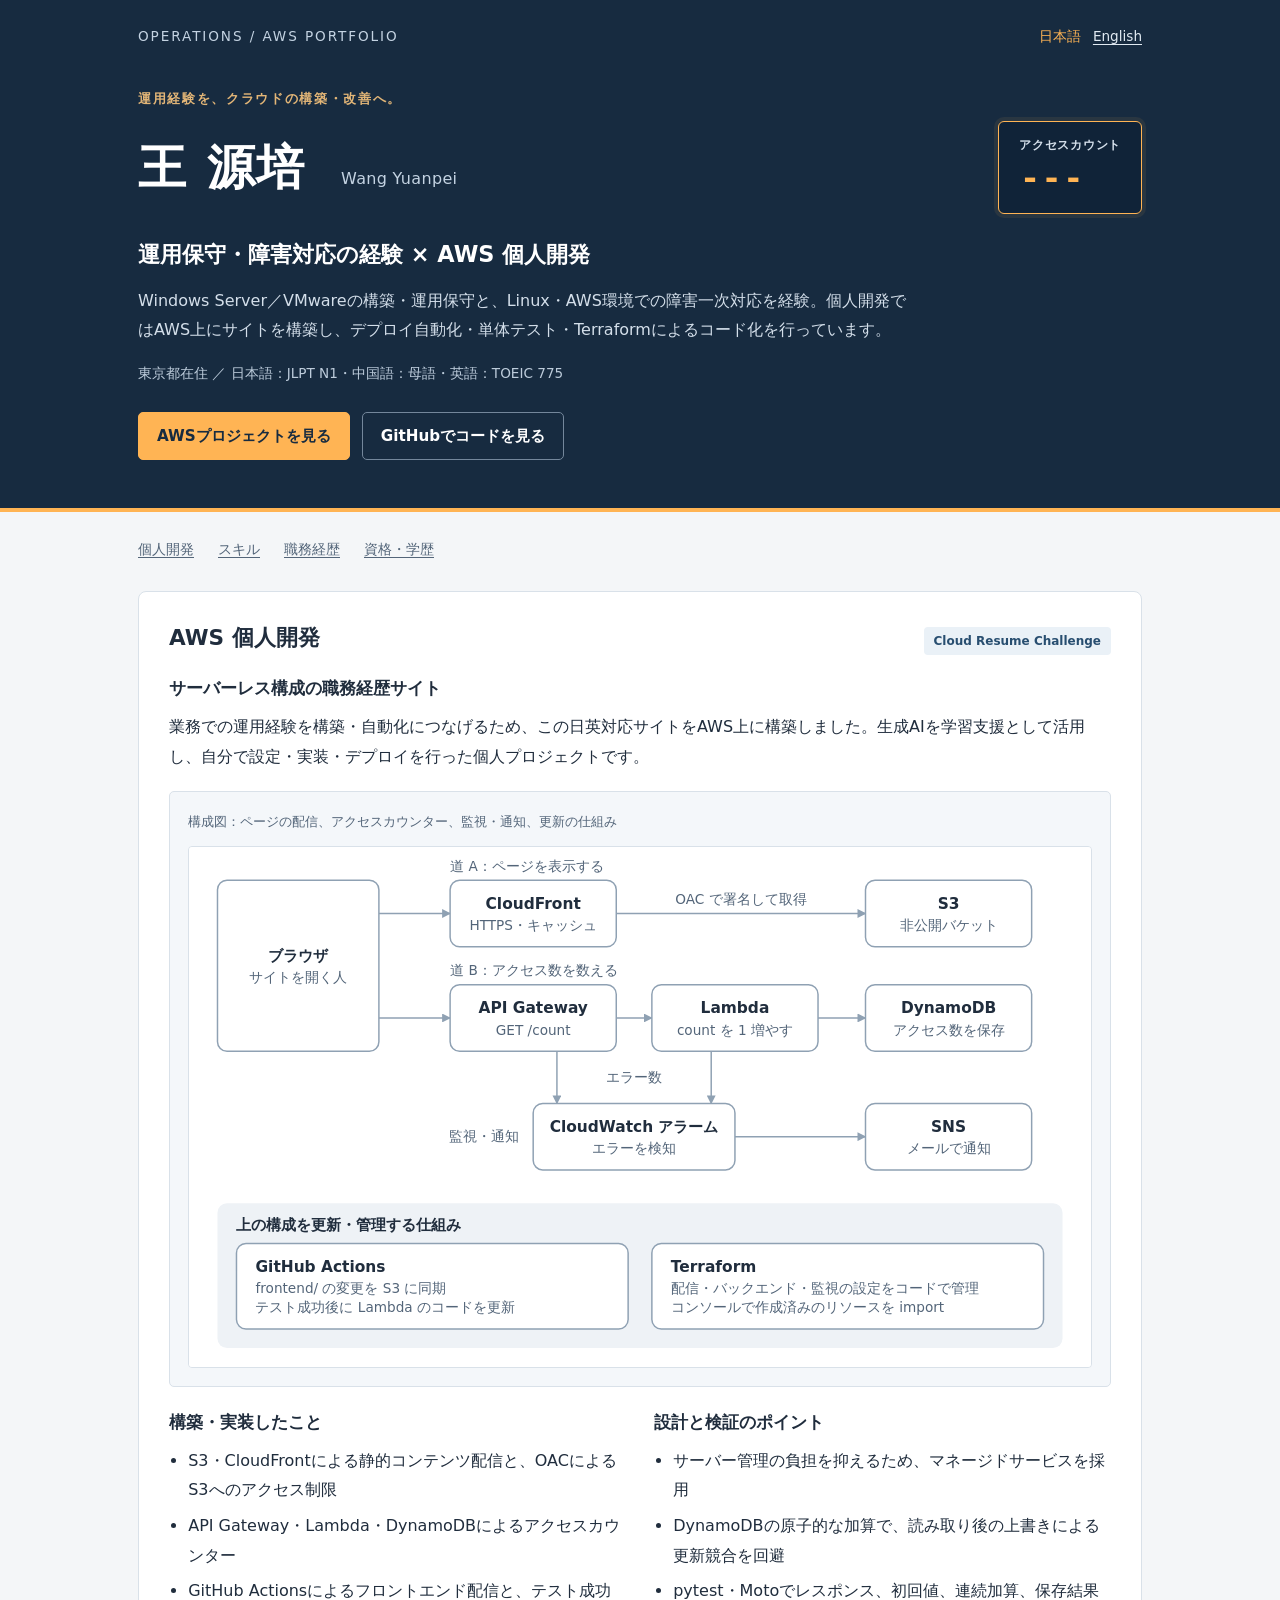
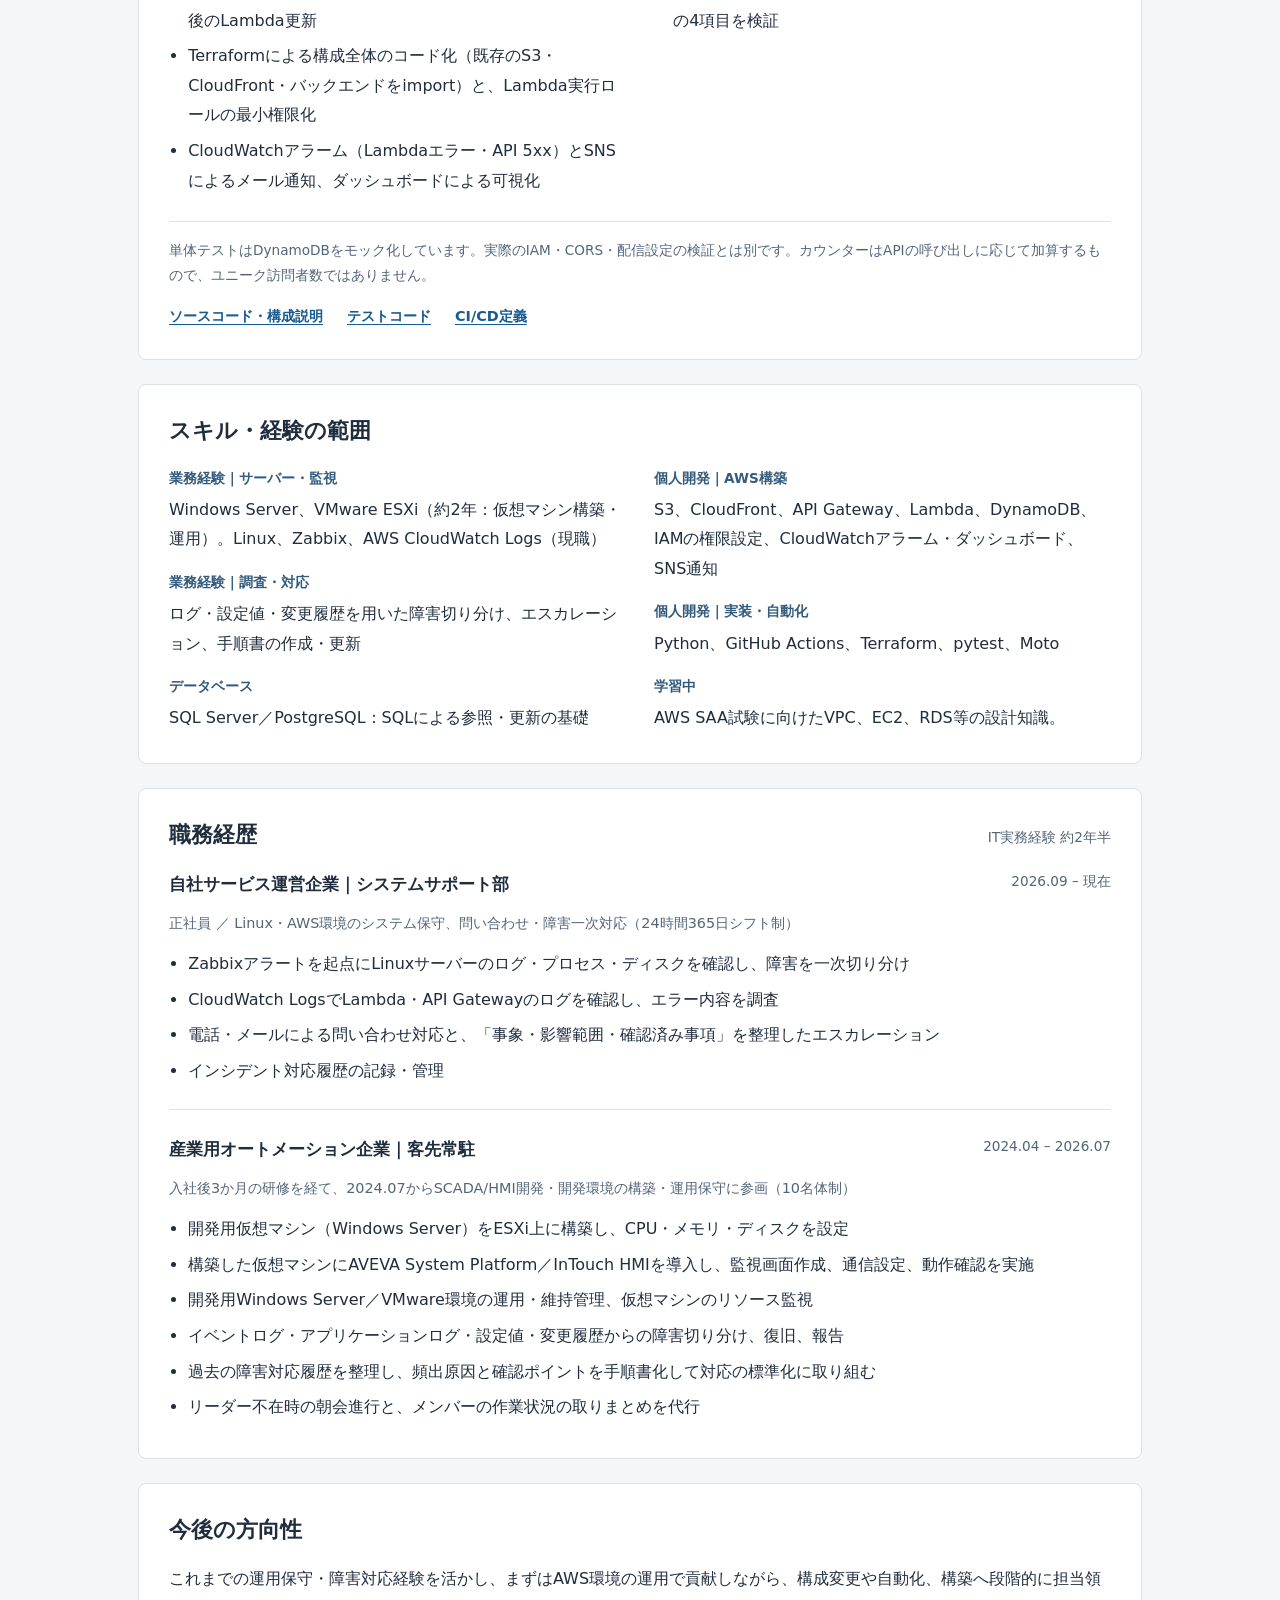
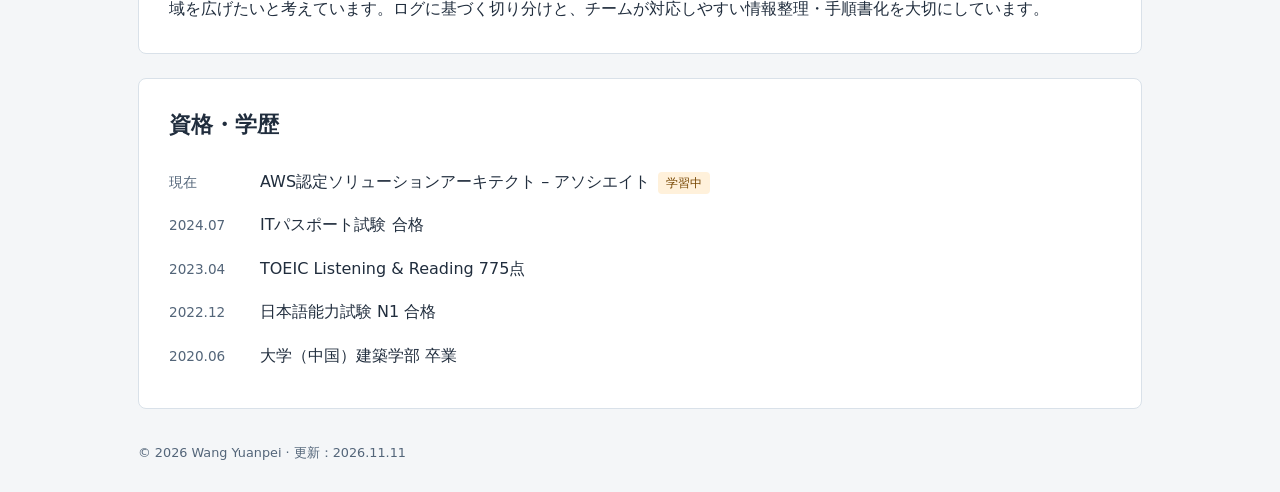
==== frontend/index.html @ d49724a9 "Align hero and meta text with VM build experience" ====
<!DOCTYPE html>
<html lang="ja">
<head><meta charset="UTF-8"><meta name="viewport" content="width=device-width, initial-scale=1.0"><meta name="description" content="王源培の職務経歴とAWS個人開発。Windows Server・VMwareの構築・運用保守、Linux・AWSの障害一次対応を経験。AWS環境の運用から構築・改善へ担当領域を広げています。"><title>王 源培 | 運用保守・AWS ポートフォリオ</title><link rel="stylesheet" href="style.css"></head>
<body>
<a class="skip-link" href="#main">本文へ移動</a>
<header class="hero"><div class="container">
<div class="topbar"><span class="brand">OPERATIONS / AWS PORTFOLIO</span><nav class="lang-switch" aria-label="言語"><span aria-current="page">日本語</span><a href="en.html" hreflang="en" lang="en">English</a></nav></div>
<p class="eyebrow">運用経験を、クラウドの構築・改善へ。</p><div class="hero-identity"><h1>王 源培 <span class="name-en" lang="en">Wang Yuanpei</span></h1><div class="visitor-badge"><span class="visitor-label">アクセスカウント</span><span id="visitor-count" aria-live="polite">---</span></div></div>
<p class="hero-title">運用保守・障害対応の経験 × AWS 個人開発</p><p class="hero-description">Windows Server／VMwareの構築・運用保守と、Linux・AWS環境での障害一次対応を経験。個人開発ではAWS上にサイトを構築し、デプロイ自動化・単体テスト・Terraformによるコード化を行っています。</p><p class="hero-meta">東京都在住 ／ 日本語：JLPT N1・中国語：母語・英語：TOEIC 775</p>
<div class="actions"><a class="button button-primary" href="#project">AWSプロジェクトを見る</a><a class="button" href="https://github.com/wangyuanpei8-del/cloud-resume-challenge">GitHubでコードを見る</a></div>
</div></header>
<main id="main" class="container">
<nav class="section-nav" aria-label="ページ内ナビゲーション"><a href="#project">個人開発</a><a href="#skills">スキル</a><a href="#experience">職務経歴</a><a href="#qualifications">資格・学歴</a></nav>
<section class="card" id="project" aria-labelledby="project-title">
<div class="section-heading"><h2 id="project-title">AWS 個人開発</h2><span class="tag">Cloud Resume Challenge</span></div>
<h3>サーバーレス構成の職務経歴サイト</h3><p>業務での運用経験を構築・自動化につなげるため、この日英対応サイトをAWS上に構築しました。生成AIを学習支援として活用し、自分で設定・実装・デプロイを行った個人プロジェクトです。</p>
<figure class="architecture"><figcaption>構成図：ページの配信、アクセスカウンター、監視・通知、更新の仕組み</figcaption>
<img src="architecture-ja.svg" width="760" height="438" alt="構成図。ブラウザからCloudFront、OACを経由して非公開のS3へ。ブラウザからAPI Gateway、Lambda、DynamoDBへ。API GatewayとLambdaのエラー数をCloudWatchアラームが検知し、SNSがメールで通知する。GitHub Actionsがフロントエンドの同期とLambdaの更新を行い、Terraformがバックエンドと監視の設定を管理する。">
<div class="flow"><span>ブラウザ</span><b aria-hidden="true">→</b><span>CloudFront</span><b aria-hidden="true">→ OAC →</b><span>S3（非公開）</span></div>
<div class="flow"><span>ブラウザ</span><b aria-hidden="true">→</b><span>API Gateway</span><b aria-hidden="true">→</b><span>Lambda / Python</span><b aria-hidden="true">→</b><span>DynamoDB</span></div></figure>
<div class="project-grid"><div><h3>構築・実装したこと</h3><ul><li>S3・CloudFrontによる静的コンテンツ配信と、OACによるS3へのアクセス制限</li><li>API Gateway・Lambda・DynamoDBによるアクセスカウンター</li><li>GitHub Actionsによるフロントエンド配信と、テスト成功後のLambda更新</li><li>Terraformによる構成全体のコード化（既存のS3・CloudFront・バックエンドをimport）と、Lambda実行ロールの最小権限化</li><li>CloudWatchアラーム（Lambdaエラー・API 5xx）とSNSによるメール通知、ダッシュボードによる可視化</li></ul></div><div><h3>設計と検証のポイント</h3><ul><li>サーバー管理の負担を抑えるため、マネージドサービスを採用</li><li>DynamoDBの原子的な加算で、読み取り後の上書きによる更新競合を回避</li><li>pytest・Motoでレスポンス、初回値、連続加算、保存結果の4項目を検証</li></ul></div></div>
<div class="project-footer"><p class="note">単体テストはDynamoDBをモック化しています。実際のIAM・CORS・配信設定の検証とは別です。カウンターはAPIの呼び出しに応じて加算するもので、ユニーク訪問者数ではありません。</p><div class="project-links"><a href="https://github.com/wangyuanpei8-del/cloud-resume-challenge">ソースコード・構成説明</a><a href="https://github.com/wangyuanpei8-del/cloud-resume-challenge/blob/main/backend/tests/test_lambda_function.py">テストコード</a><a href="https://github.com/wangyuanpei8-del/cloud-resume-challenge/blob/main/.github/workflows/backend.yml">CI/CD定義</a></div></div>
</section>
<section class="card" id="skills" aria-labelledby="skills-title"><div class="section-heading"><h2 id="skills-title">スキル・経験の範囲</h2></div><div class="skill-grid"><dl class="skills"><dt>業務経験｜サーバー・監視</dt><dd>Windows Server、VMware ESXi（約2年：仮想マシン構築・運用）。Linux、Zabbix、AWS CloudWatch Logs（現職）</dd><dt>業務経験｜調査・対応</dt><dd>ログ・設定値・変更履歴を用いた障害切り分け、エスカレーション、手順書の作成・更新</dd><dt>データベース</dt><dd>SQL Server／PostgreSQL：SQLによる参照・更新の基礎</dd></dl><dl class="skills"><dt>個人開発｜AWS構築</dt><dd>S3、CloudFront、API Gateway、Lambda、DynamoDB、IAMの権限設定、CloudWatchアラーム・ダッシュボード、SNS通知</dd><dt>個人開発｜実装・自動化</dt><dd>Python、GitHub Actions、Terraform、pytest、Moto</dd><dt>学習中</dt><dd>AWS SAA試験に向けたVPC、EC2、RDS等の設計知識。</dd></dl></div></section>
<section class="card" id="experience" aria-labelledby="experience-title"><div class="section-heading"><h2 id="experience-title">職務経歴</h2><span class="section-label">IT実務経験 約2年半</span></div><article class="job"><div class="job-head"><h3>自社サービス運営企業｜システムサポート部</h3><span class="period">2026.09 – 現在</span></div><p class="job-summary">正社員 ／ Linux・AWS環境のシステム保守、問い合わせ・障害一次対応（24時間365日シフト制）</p><ul><li>Zabbixアラートを起点にLinuxサーバーのログ・プロセス・ディスクを確認し、障害を一次切り分け</li><li>CloudWatch LogsでLambda・API Gatewayのログを確認し、エラー内容を調査</li><li>電話・メールによる問い合わせ対応と、「事象・影響範囲・確認済み事項」を整理したエスカレーション</li><li>インシデント対応履歴の記録・管理</li></ul></article><article class="job"><div class="job-head"><h3>産業用オートメーション企業｜客先常駐</h3><span class="period">2024.04 – 2026.07</span></div><p class="job-summary">入社後3か月の研修を経て、2024.07からSCADA/HMI開発・開発環境の構築・運用保守に参画（10名体制）</p><ul><li>開発用仮想マシン（Windows Server）をESXi上に構築し、CPU・メモリ・ディスクを設定</li><li>構築した仮想マシンにAVEVA System Platform／InTouch HMIを導入し、監視画面作成、通信設定、動作確認を実施</li><li>開発用Windows Server／VMware環境の運用・維持管理、仮想マシンのリソース監視</li><li>イベントログ・アプリケーションログ・設定値・変更履歴からの障害切り分け、復旧、報告</li><li>過去の障害対応履歴を整理し、頻出原因と確認ポイントを手順書化して対応の標準化に取り組む</li><li>リーダー不在時の朝会進行と、メンバーの作業状況の取りまとめを代行</li></ul></article></section>
<section class="card" aria-labelledby="direction-title"><div class="section-heading"><h2 id="direction-title">今後の方向性</h2></div><p>これまでの運用保守・障害対応経験を活かし、まずはAWS環境の運用で貢献しながら、構成変更や自動化、構築へ段階的に担当領域を広げたいと考えています。ログに基づく切り分けと、チームが対応しやすい情報整理・手順書化を大切にしています。</p></section>
<section class="card" id="qualifications" aria-labelledby="qualifications-title"><div class="section-heading"><h2 id="qualifications-title">資格・学歴</h2></div><ul class="certs"><li><span class="cert-date">現在</span><span>AWS認定ソリューションアーキテクト – アソシエイト<span class="badge">学習中</span></span></li><li><span class="cert-date">2024.07</span><span>ITパスポート試験 合格</span></li><li><span class="cert-date">2023.04</span><span>TOEIC Listening &amp; Reading 775点</span></li><li><span class="cert-date">2022.12</span><span>日本語能力試験 N1 合格</span></li><li><span class="cert-date">2020.06</span><span>大学（中国）建築学部 卒業</span></li></ul></section>
</main>
<footer class="container footer"><span>© 2026 Wang Yuanpei · 更新：2026.11.11</span></footer>
<script src="counter.js" defer></script>
</body></html>
---- frontend/style.css ----
:root {
  color-scheme:light;
  --ink:#202d3d;
  --muted:#536579;
  --paper:#f4f6f8;
  --line:#d9e1e9;
  --accent:#ffb454;
  --navy:#172b40;
}
* {
  box-sizing:border-box;
}
html {
  scroll-behavior:smooth;
}
body {
  margin:0;
  color:var(--ink);
  background:var(--paper);
  font-family:system-ui,-apple-system,BlinkMacSystemFont,"Noto Sans CJK JP","Yu Gothic",Meiryo,sans-serif;
  line-height:1.85;
}
a {
  color:#175b91;
  text-underline-offset:.2em;
}
a:hover {
  text-decoration-thickness:2px;
}
a:focus-visible {
  outline:3px solid #b46700;
  outline-offset:4px;
}
.container {
  max-width:1060px;
  margin:auto;
  padding:0 28px;
}
.skip-link {
  position:absolute;
  top:-80px;
  left:20px;
  z-index:2;
  background:white;
  padding:10px 16px;
}
.skip-link:focus {
  top:12px;
}
.hero {
  background:var(--navy);
  color:white;
  padding:24px 0 48px;
  border-bottom:4px solid var(--accent);
}
.topbar {
  display:flex;
  justify-content:space-between;
  align-items:center;
  gap:16px;
  margin-bottom:38px;
  font-size:.85rem;
}
.brand {
  letter-spacing:.14em;
  color:#c4d3e2;
}
.lang-switch {
  display:flex;
  gap:12px;
}
.lang-switch a {
  color:#e1eaf2;
}
.lang-switch [aria-current] {
  color:var(--accent);
}
.eyebrow {
  margin:0 0 10px;
  color:#e3b677;
  font-size:.8rem;
  font-weight:700;
  letter-spacing:.13em;
}
.hero h1 {
  margin:0;
  font-size:clamp(2rem,5vw,3rem);
  line-height:1.3;
  letter-spacing:.04em;
}
.hero-identity {
  display:flex;
  justify-content:space-between;
  align-items:center;
  flex-wrap:wrap;
  gap:20px 28px;
}
.name-en {
  display:inline-block;
  margin-left:16px;
  color:#c4d3e2;
  font-size:1rem;
  font-weight:400;
  letter-spacing:.02em;
}
.hero-title {
  font-size:clamp(1.1rem,3vw,1.4rem);
  font-weight:700;
  margin:20px 0 10px;
}
.hero-description {
  max-width:780px;
  color:#d4dfea;
  margin:0 0 16px;
}
.hero-meta {
  color:#bdccdb;
  font-size:.85rem;
}
.actions {
  display:flex;
  flex-wrap:wrap;
  gap:12px;
  margin-top:26px;
}
.button {
  display:inline-block;
  padding:9px 18px;
  border:1px solid #74879b;
  border-radius:5px;
  color:white;
  font-weight:650;
  font-size:.95rem;
  text-decoration:none;
}
.button:hover {
  background:#2a425b;
}
.button-primary {
  background:var(--accent);
  border-color:var(--accent);
  color:#172b40;
}
.button-primary:hover {
  background:#ffca88;
}
main.container {
  padding-top:24px;
}
.section-nav {
  display:flex;
  flex-wrap:wrap;
  gap:12px 24px;
  margin-bottom:28px;
  font-size:.9rem;
}
.section-nav a {
  color:var(--muted);
}
.card {
  background:white;
  border:1px solid var(--line);
  border-radius:8px;
  padding:30px;
  margin-bottom:24px;
  scroll-margin-top:20px;
}
.section-heading {
  display:flex;
  justify-content:space-between;
  align-items:baseline;
  flex-wrap:wrap;
  gap:8px;
  margin-bottom:18px;
}
h2 {
  font-size:1.35rem;
  margin:0;
  line-height:1.5;
}
h3 {
  font-size:1.05rem;
  margin:0 0 8px;
}
p {
  margin:0 0 12px;
}
p:last-child {
  margin-bottom:0;
}
.section-label,.period,.note {
  color:var(--muted);
  font-size:.85rem;
}
.tag {
  background:#eaf1f7;
  color:#284e70;
  padding:3px 10px;
  border-radius:4px;
  font-size:.75rem;
  font-weight:650;
}
.architecture {
  background:#f4f7fa;
  border:1px solid var(--line);
  border-radius:5px;
  padding:18px;
  margin:20px 0;
}
.architecture figcaption {
  font-size:.8rem;
  color:var(--muted);
  margin-bottom:12px;
}
.architecture img {
  display:block;
  width:100%;
  height:auto;
  border:1px solid var(--line);
  border-radius:4px;
}
.flow {
  display:none;
  flex-wrap:wrap;
  align-items:center;
  gap:8px;
  margin:8px 0;
  font-size:.85rem;
}
.flow span {
  background:white;
  border:1px solid #c7d4e0;
  padding:5px 10px;
  border-radius:4px;
}
.flow b {
  color:#6d7f91;
  font-weight:400;
}
.project-grid,.skill-grid {
  display:grid;
  grid-template-columns:1fr 1fr;
  gap:20px 28px;
}
.project-grid ul,.job ul {
  padding-left:1.2em;
  margin:0;
}
.project-grid li,.job li {
  margin-bottom:6px;
}
.project-footer {
  border-top:1px solid var(--line);
  padding-top:16px;
  margin-top:20px;
}
.project-links {
  display:flex;
  flex-wrap:wrap;
  gap:12px 24px;
  margin-top:14px;
  font-weight:650;
  font-size:.9rem;
}
.skills {
  margin:0;
}
.skills dt {
  font-weight:700;
  font-size:.85rem;
  color:#335b7d;
  margin-bottom:4px;
}
.skills dd {
  margin:0 0 16px;
}
.skills dd:last-child {
  margin-bottom:0;
}
.job+.job {
  border-top:1px solid var(--line);
  margin-top:24px;
  padding-top:24px;
}
.job-head {
  display:flex;
  justify-content:space-between;
  flex-wrap:wrap;
  gap:4px 18px;
}
.job-summary {
  color:var(--muted);
  font-size:.9rem;
  margin:2px 0 12px;
}
.certs {
  list-style:none;
  margin:0;
  padding:0;
}
.certs li {
  display:flex;
  align-items:baseline;
  gap:16px;
  padding:7px 0;
}
.cert-date {
  flex:0 0 75px;
  color:var(--muted);
  font-size:.85rem;
}
.badge {
  display:inline-block;
  margin-left:8px;
  background:#fff1db;
  color:#754500;
  border-radius:4px;
  padding:0 8px;
  font-size:.75rem;
}
.footer {
  padding-top:8px;
  padding-bottom:28px;
  color:var(--muted);
  font-size:.8rem;
}
.visitor-badge {
  display:grid;
  gap:2px;
  max-width:100%;
  padding:12px 20px;
  border:1px solid var(--accent);
  border-radius:6px;
  background:#102338;
  box-shadow:0 0 0 4px rgb(255 180 84 / 8%);
}
.visitor-label {
  color:#d4dfea;
  font-size:.75rem;
  font-weight:600;
  letter-spacing:.06em;
}
#visitor-count {
  color:var(--accent);
  font-family:ui-monospace,monospace;
  font-size:clamp(1.6rem,4vw,2.25rem);
  font-variant-numeric:tabular-nums;
  font-weight:700;
  line-height:1.2;
  overflow-wrap:anywhere;
}
@media(max-width:650px) {
  .container {
    padding:0 18px;
  }
  .hero {
    padding-bottom:32px;
  }
  .topbar {
    margin-bottom:26px;
  }
  .brand {
    font-size:.7rem;
    letter-spacing:.06em;
  }
  .name-en {
    display:block;
    margin:8px 0 0;
  }
  .card {
    padding:22px 18px;
  }
  .project-grid,.skill-grid {
    grid-template-columns:1fr;
    gap:18px;
  }
  .certs li {
    gap:10px;
  }
  .cert-date {
    flex-basis:65px;
  }
  .architecture {
    padding:12px;
    margin-left:0;
    margin-right:0;
  }
  .architecture img {
    display:none;
  }
  .flow {
    display:flex;
    font-size:.75rem;
    gap:5px;
  }
  .flow span {
    padding:4px 7px;
  }
}
@media(prefers-reduced-motion:reduce) {
  html {
    scroll-behavior:auto;
  }
}
@media print {
  body {
    background:white;
    font-size:10pt;
  }
  .hero {
    background:white;
    color:var(--ink);
    padding:10px 0 20px;
  }
  .hero-description,.hero-meta,.name-en,.eyebrow {
    color:var(--muted);
  }
  .topbar,.actions,.section-nav,.visitor-badge,.skip-link {
    display:none;
  }
  .card {
    border-radius:0;
    padding:16px 0;
    border-width:0 0 1px;
  }
  h2,h3,.section-heading {
    break-after:avoid;
  }
  .job,.project-grid>div,.skill-grid>dl {
    break-inside:avoid;
  }
}
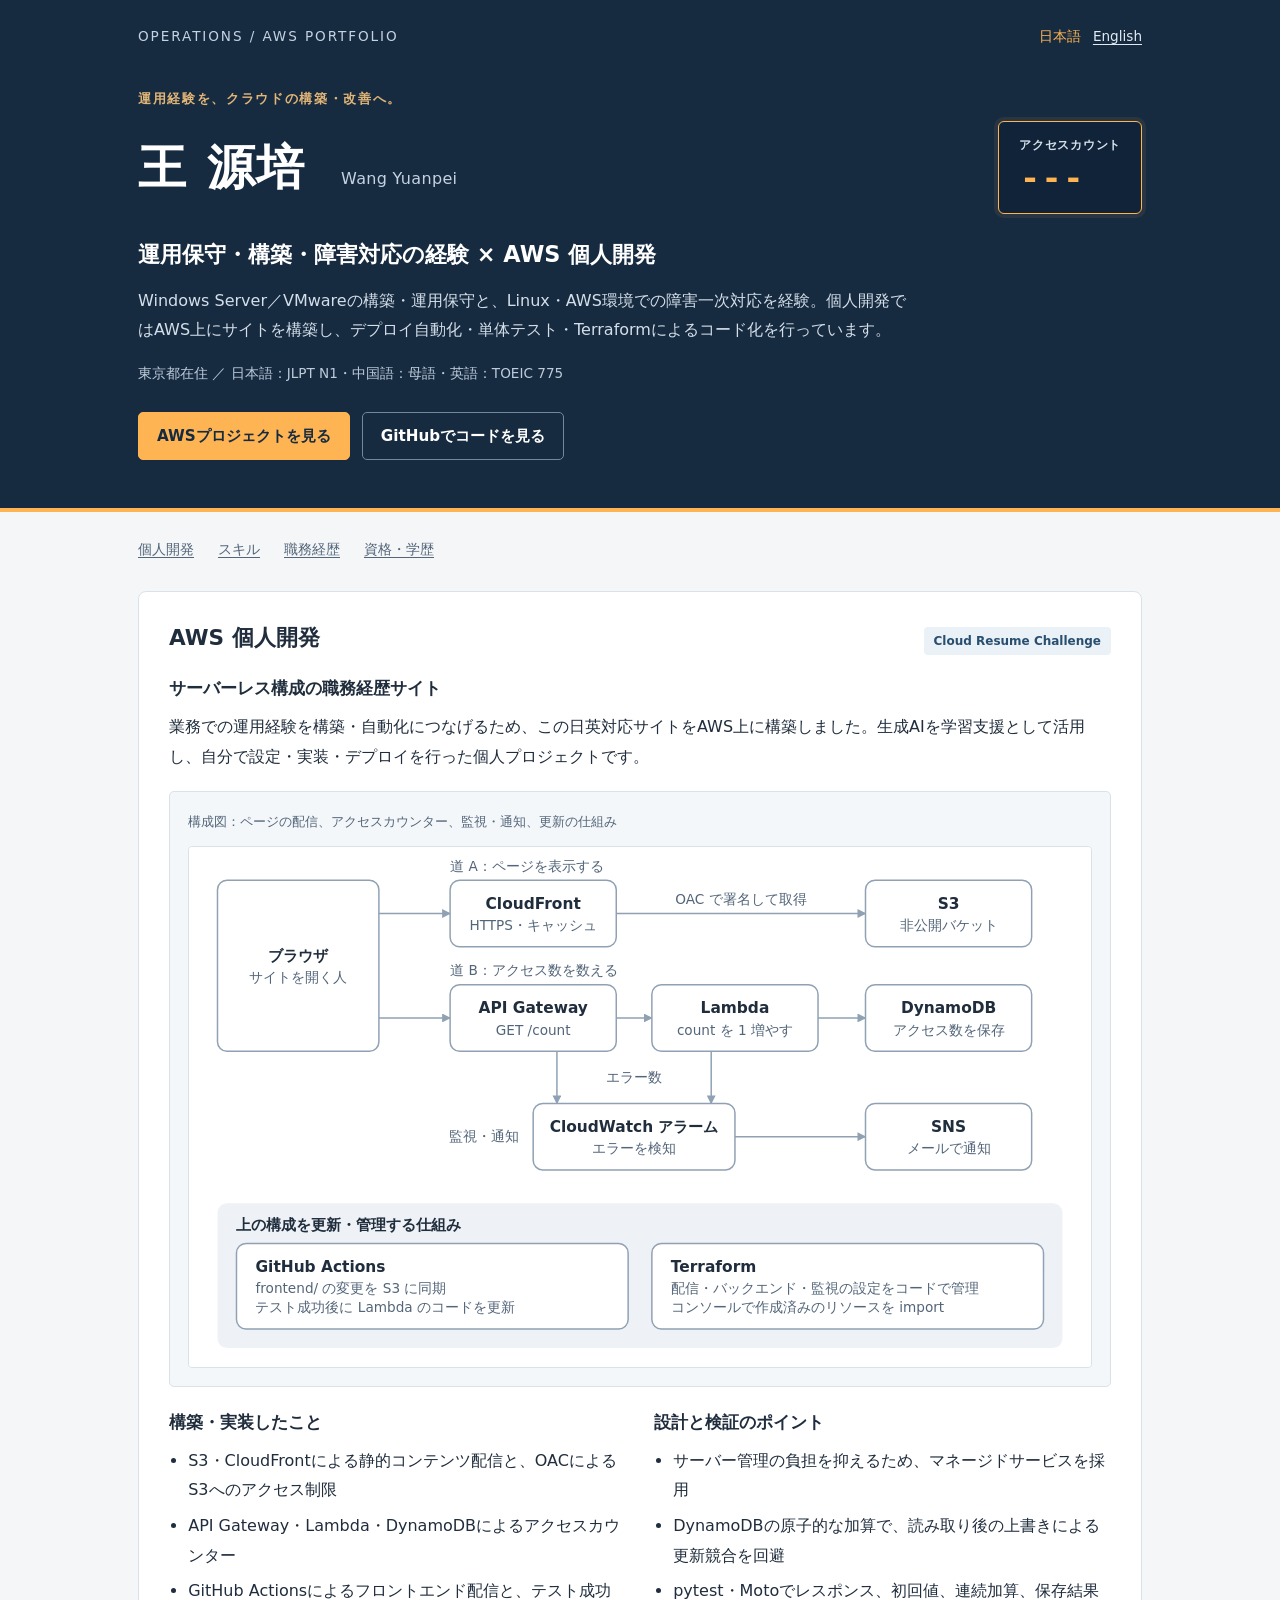
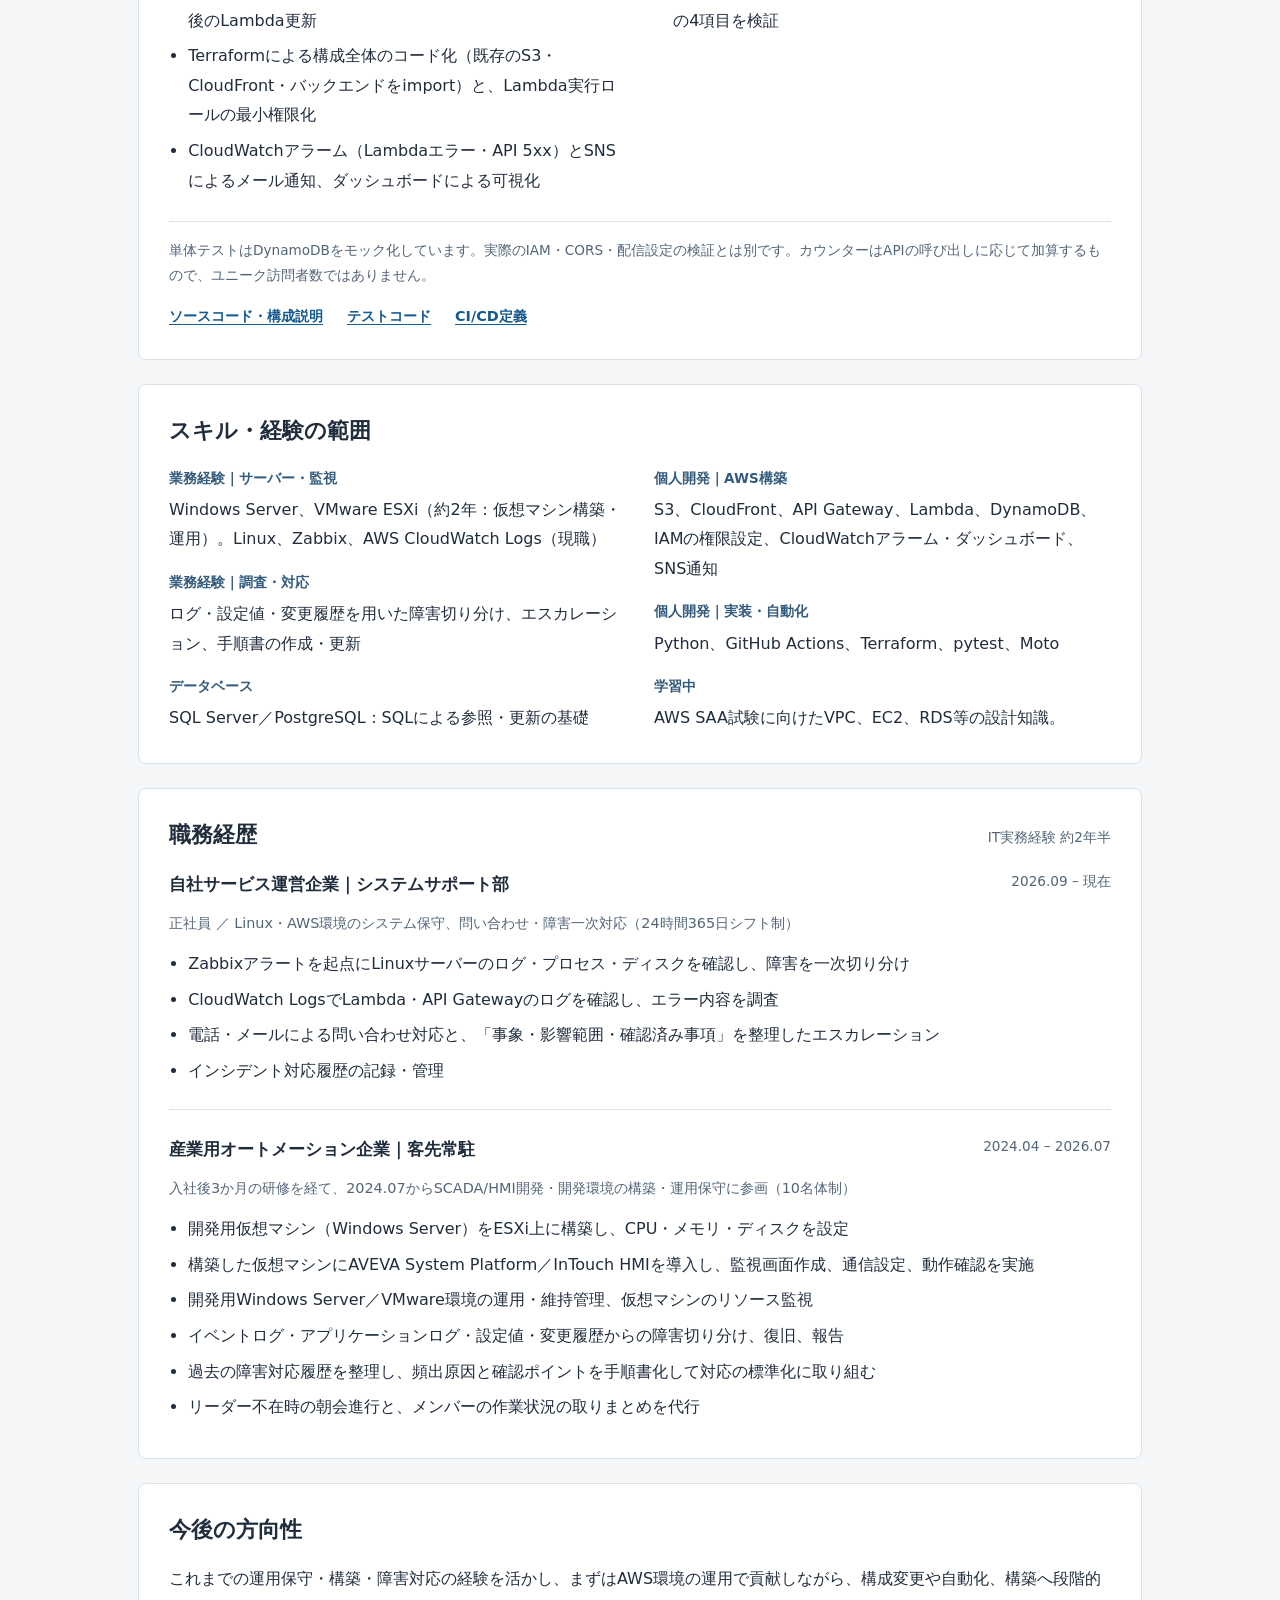
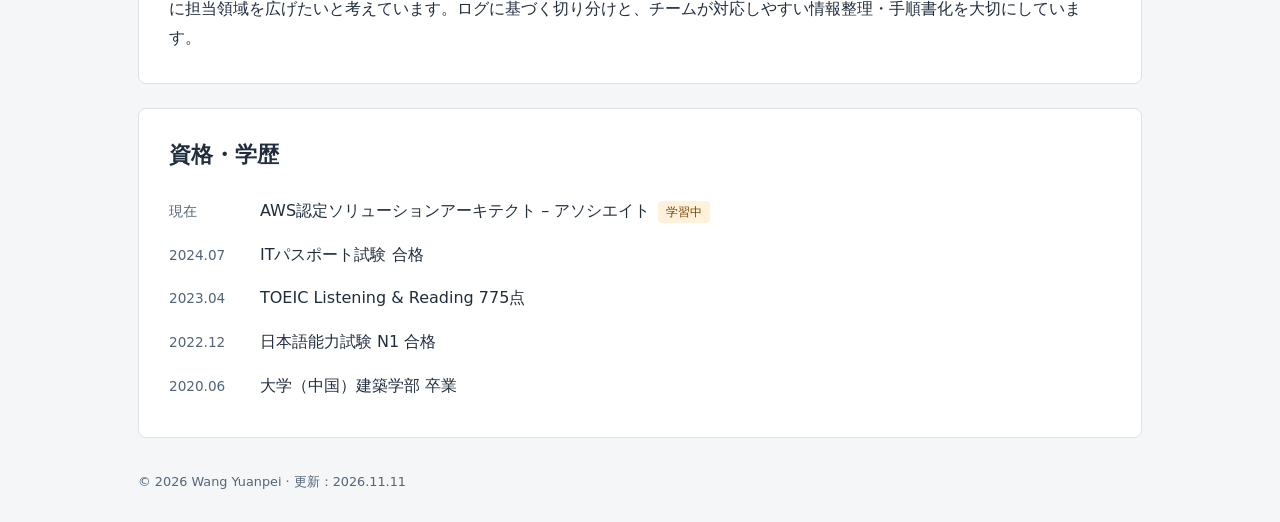
==== commit 24a9a5ba: "docs: unify 運用保守・構築・障害対応 wording on site and README" ====
--- a/frontend/index.html
+++ b/frontend/index.html
@@ -6,7 +6,7 @@
 <header class="hero"><div class="container">
 <div class="topbar"><span class="brand">OPERATIONS / AWS PORTFOLIO</span><nav class="lang-switch" aria-label="言語"><span aria-current="page">日本語</span><a href="en.html" hreflang="en" lang="en">English</a></nav></div>
 <p class="eyebrow">運用経験を、クラウドの構築・改善へ。</p><div class="hero-identity"><h1>王 源培 <span class="name-en" lang="en">Wang Yuanpei</span></h1><div class="visitor-badge"><span class="visitor-label">アクセスカウント</span><span id="visitor-count" aria-live="polite">---</span></div></div>
-<p class="hero-title">運用保守・障害対応の経験 × AWS 個人開発</p><p class="hero-description">Windows Server／VMwareの構築・運用保守と、Linux・AWS環境での障害一次対応を経験。個人開発ではAWS上にサイトを構築し、デプロイ自動化・単体テスト・Terraformによるコード化を行っています。</p><p class="hero-meta">東京都在住 ／ 日本語：JLPT N1・中国語：母語・英語：TOEIC 775</p>
+<p class="hero-title">運用保守・構築・障害対応の経験 × AWS 個人開発</p><p class="hero-description">Windows Server／VMwareの構築・運用保守と、Linux・AWS環境での障害一次対応を経験。個人開発ではAWS上にサイトを構築し、デプロイ自動化・単体テスト・Terraformによるコード化を行っています。</p><p class="hero-meta">東京都在住 ／ 日本語：JLPT N1・中国語：母語・英語：TOEIC 775</p>
 <div class="actions"><a class="button button-primary" href="#project">AWSプロジェクトを見る</a><a class="button" href="https://github.com/wangyuanpei8-del/cloud-resume-challenge">GitHubでコードを見る</a></div>
 </div></header>
 <main id="main" class="container">
@@ -23,7 +23,7 @@
 </section>
 <section class="card" id="skills" aria-labelledby="skills-title"><div class="section-heading"><h2 id="skills-title">スキル・経験の範囲</h2></div><div class="skill-grid"><dl class="skills"><dt>業務経験｜サーバー・監視</dt><dd>Windows Server、VMware ESXi（約2年：仮想マシン構築・運用）。Linux、Zabbix、AWS CloudWatch Logs（現職）</dd><dt>業務経験｜調査・対応</dt><dd>ログ・設定値・変更履歴を用いた障害切り分け、エスカレーション、手順書の作成・更新</dd><dt>データベース</dt><dd>SQL Server／PostgreSQL：SQLによる参照・更新の基礎</dd></dl><dl class="skills"><dt>個人開発｜AWS構築</dt><dd>S3、CloudFront、API Gateway、Lambda、DynamoDB、IAMの権限設定、CloudWatchアラーム・ダッシュボード、SNS通知</dd><dt>個人開発｜実装・自動化</dt><dd>Python、GitHub Actions、Terraform、pytest、Moto</dd><dt>学習中</dt><dd>AWS SAA試験に向けたVPC、EC2、RDS等の設計知識。</dd></dl></div></section>
 <section class="card" id="experience" aria-labelledby="experience-title"><div class="section-heading"><h2 id="experience-title">職務経歴</h2><span class="section-label">IT実務経験 約2年半</span></div><article class="job"><div class="job-head"><h3>自社サービス運営企業｜システムサポート部</h3><span class="period">2026.09 – 現在</span></div><p class="job-summary">正社員 ／ Linux・AWS環境のシステム保守、問い合わせ・障害一次対応（24時間365日シフト制）</p><ul><li>Zabbixアラートを起点にLinuxサーバーのログ・プロセス・ディスクを確認し、障害を一次切り分け</li><li>CloudWatch LogsでLambda・API Gatewayのログを確認し、エラー内容を調査</li><li>電話・メールによる問い合わせ対応と、「事象・影響範囲・確認済み事項」を整理したエスカレーション</li><li>インシデント対応履歴の記録・管理</li></ul></article><article class="job"><div class="job-head"><h3>産業用オートメーション企業｜客先常駐</h3><span class="period">2024.04 – 2026.07</span></div><p class="job-summary">入社後3か月の研修を経て、2024.07からSCADA/HMI開発・開発環境の構築・運用保守に参画（10名体制）</p><ul><li>開発用仮想マシン（Windows Server）をESXi上に構築し、CPU・メモリ・ディスクを設定</li><li>構築した仮想マシンにAVEVA System Platform／InTouch HMIを導入し、監視画面作成、通信設定、動作確認を実施</li><li>開発用Windows Server／VMware環境の運用・維持管理、仮想マシンのリソース監視</li><li>イベントログ・アプリケーションログ・設定値・変更履歴からの障害切り分け、復旧、報告</li><li>過去の障害対応履歴を整理し、頻出原因と確認ポイントを手順書化して対応の標準化に取り組む</li><li>リーダー不在時の朝会進行と、メンバーの作業状況の取りまとめを代行</li></ul></article></section>
-<section class="card" aria-labelledby="direction-title"><div class="section-heading"><h2 id="direction-title">今後の方向性</h2></div><p>これまでの運用保守・障害対応経験を活かし、まずはAWS環境の運用で貢献しながら、構成変更や自動化、構築へ段階的に担当領域を広げたいと考えています。ログに基づく切り分けと、チームが対応しやすい情報整理・手順書化を大切にしています。</p></section>
+<section class="card" aria-labelledby="direction-title"><div class="section-heading"><h2 id="direction-title">今後の方向性</h2></div><p>これまでの運用保守・構築・障害対応の経験を活かし、まずはAWS環境の運用で貢献しながら、構成変更や自動化、構築へ段階的に担当領域を広げたいと考えています。ログに基づく切り分けと、チームが対応しやすい情報整理・手順書化を大切にしています。</p></section>
 <section class="card" id="qualifications" aria-labelledby="qualifications-title"><div class="section-heading"><h2 id="qualifications-title">資格・学歴</h2></div><ul class="certs"><li><span class="cert-date">現在</span><span>AWS認定ソリューションアーキテクト – アソシエイト<span class="badge">学習中</span></span></li><li><span class="cert-date">2024.07</span><span>ITパスポート試験 合格</span></li><li><span class="cert-date">2023.04</span><span>TOEIC Listening &amp; Reading 775点</span></li><li><span class="cert-date">2022.12</span><span>日本語能力試験 N1 合格</span></li><li><span class="cert-date">2020.06</span><span>大学（中国）建築学部 卒業</span></li></ul></section>
 </main>
 <footer class="container footer"><span>© 2026 Wang Yuanpei · 更新：2026.11.11</span></footer>
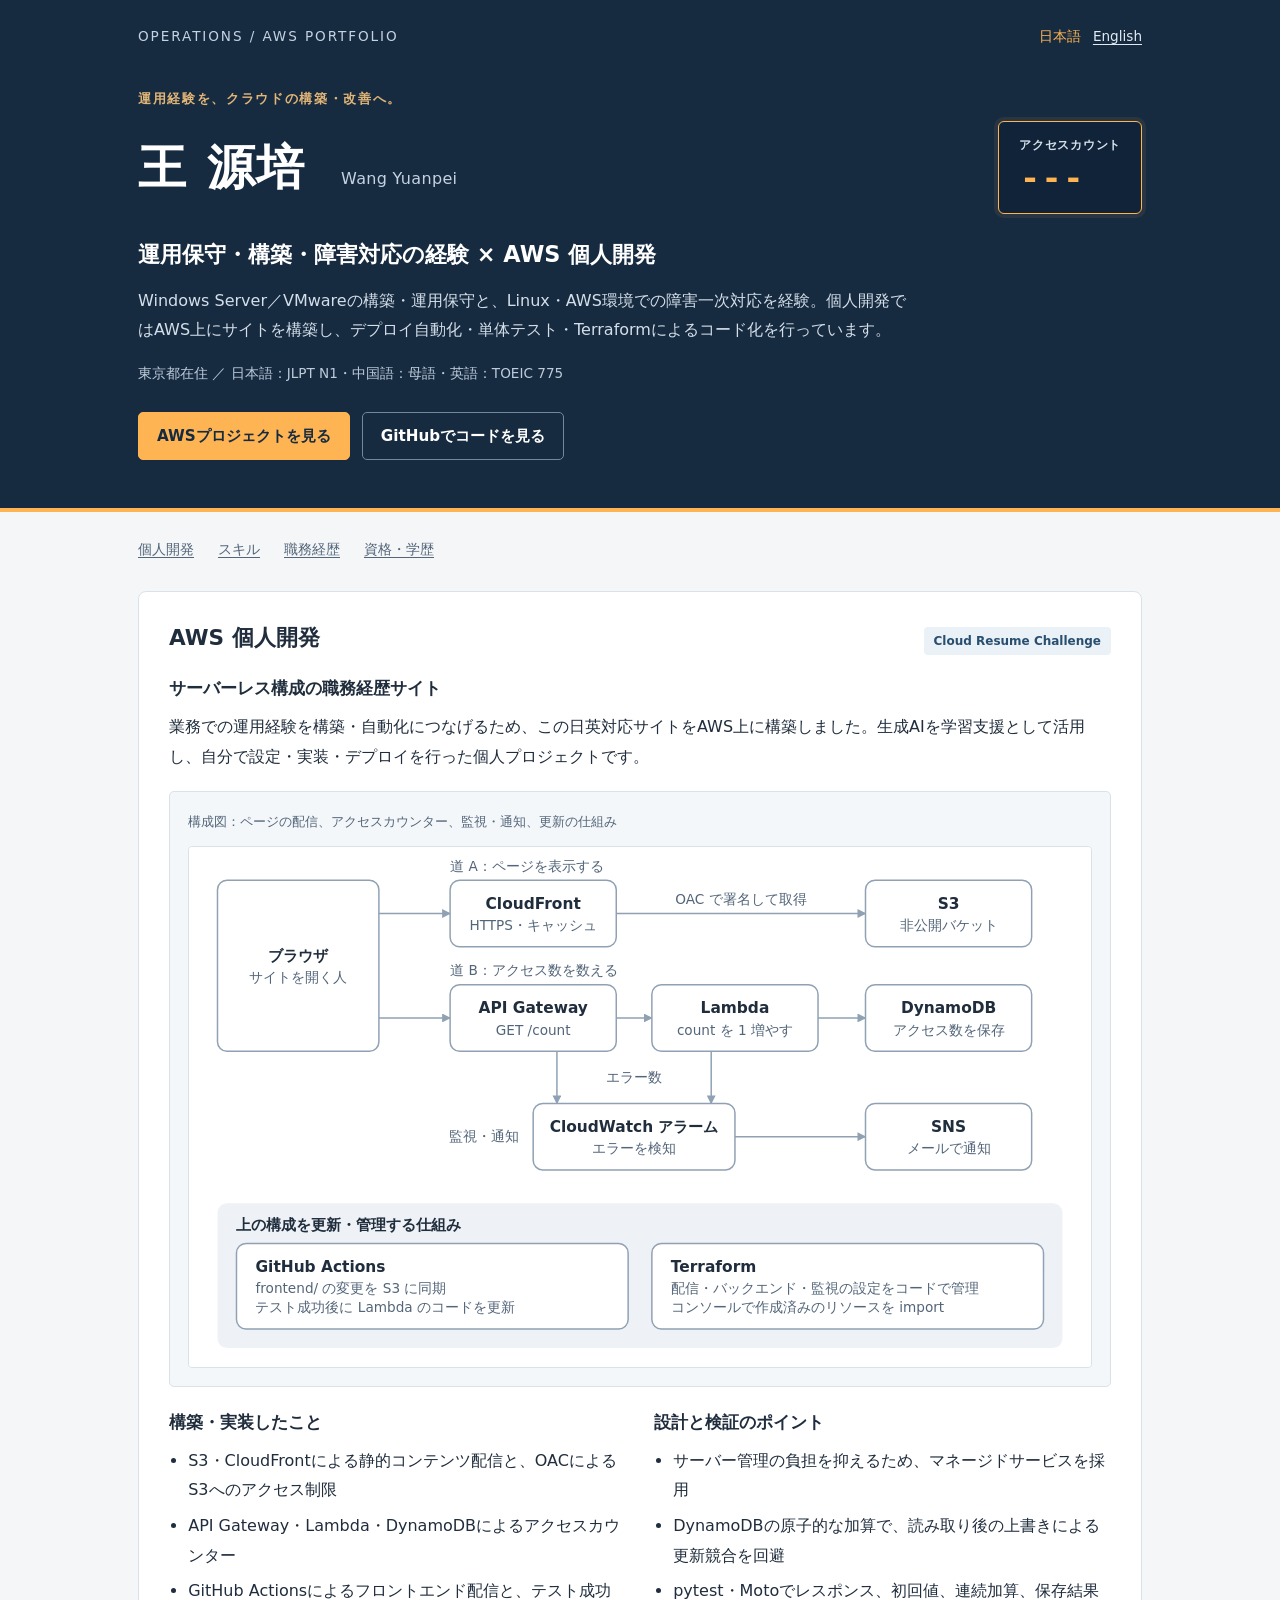
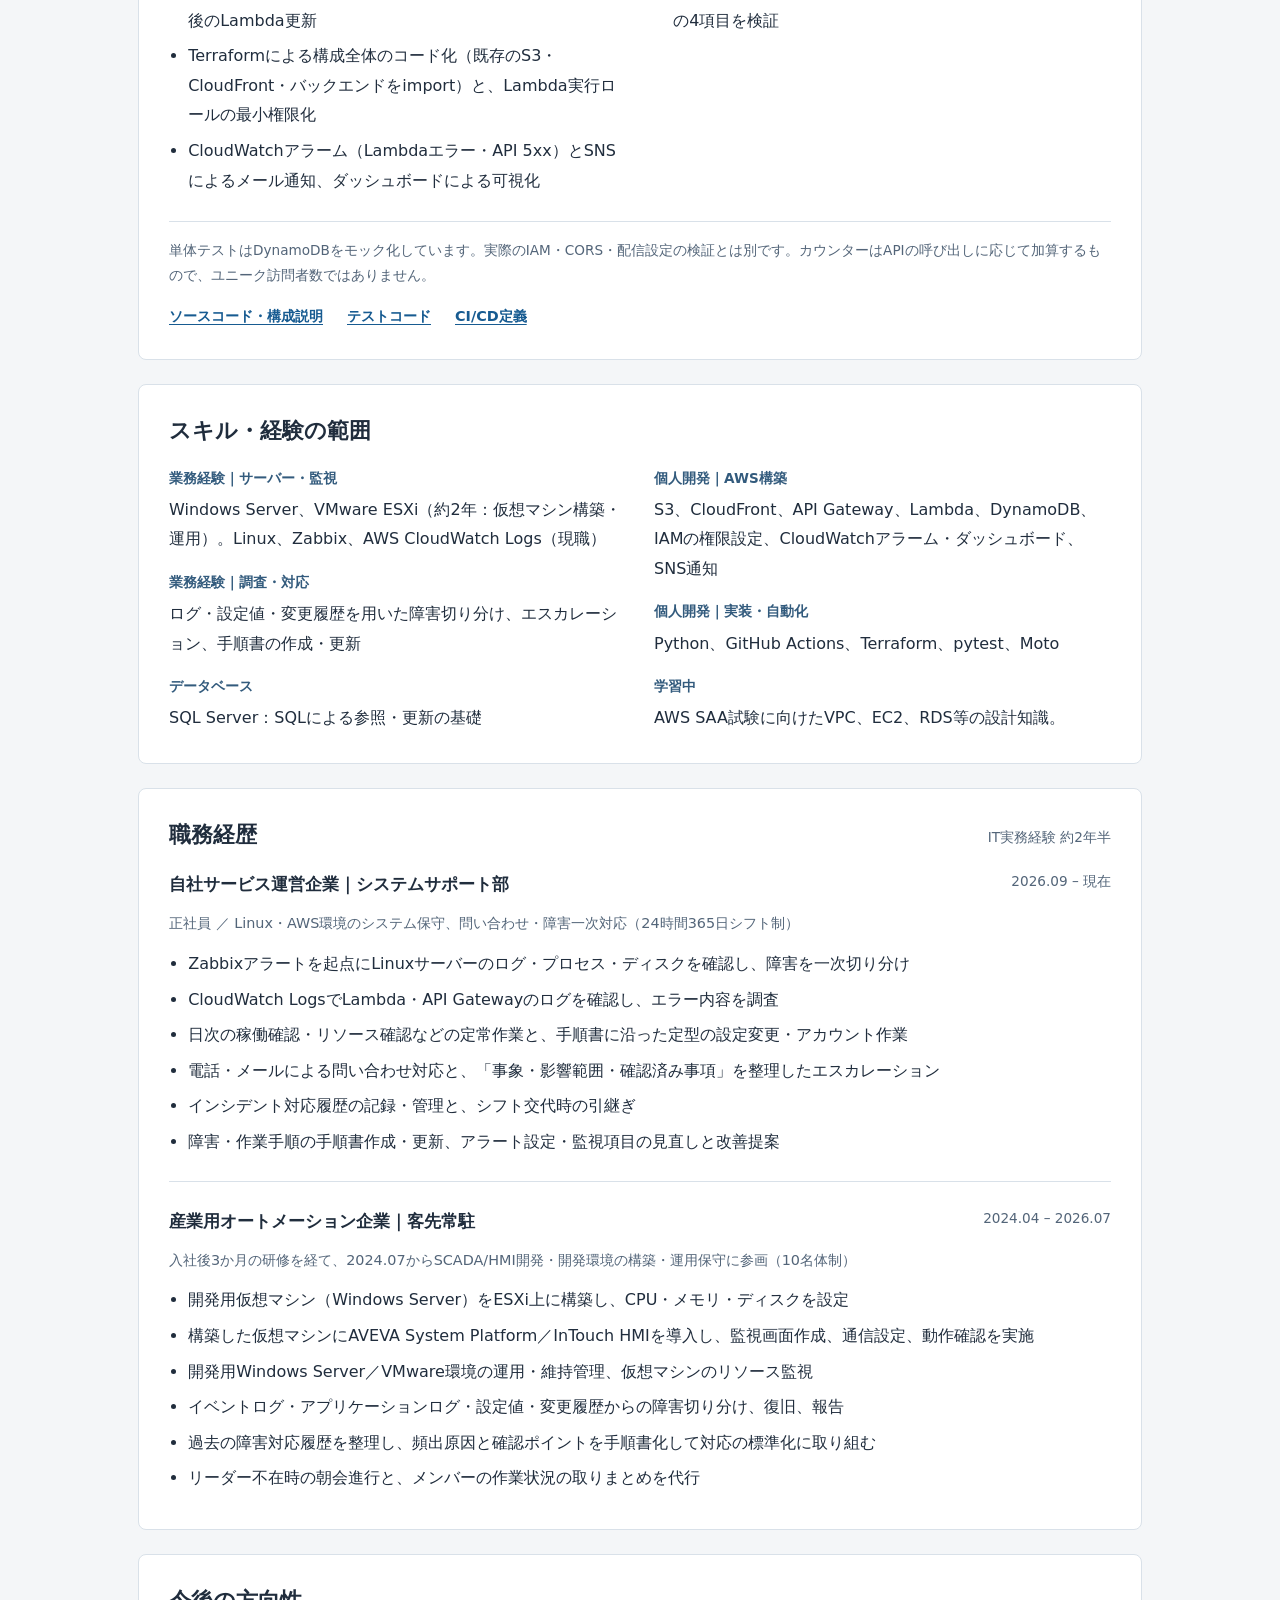
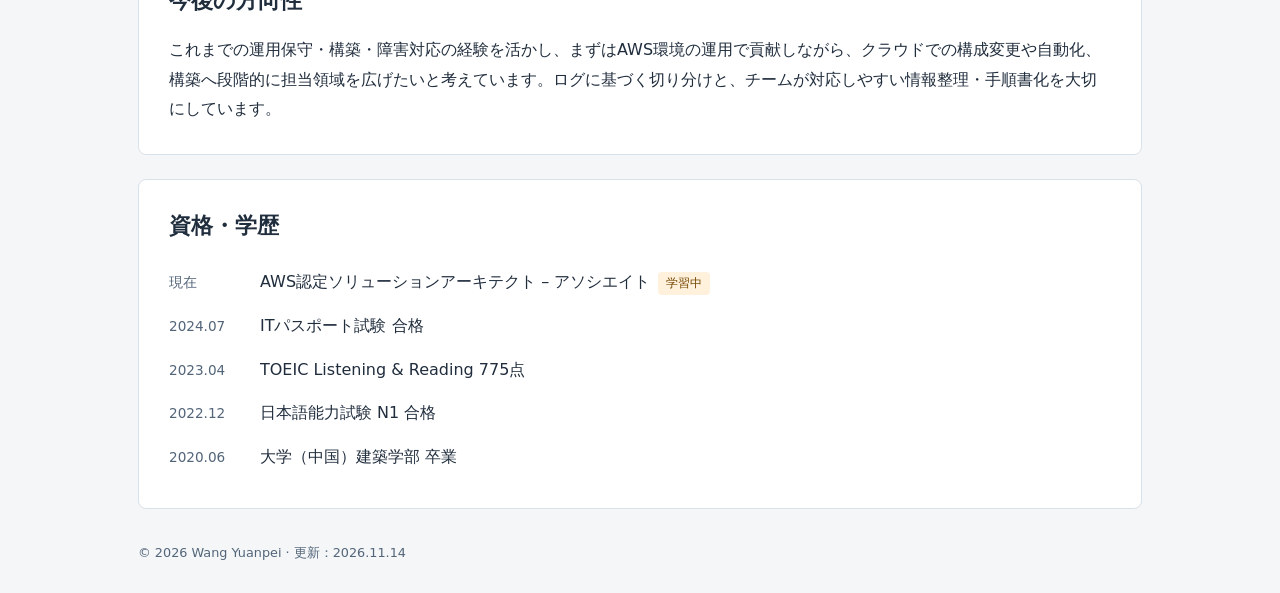
==== commit 3625c9c4: "docs: add current job duties, drop PostgreSQL, refresh dates" ====
--- a/frontend/index.html
+++ b/frontend/index.html
@@ -21,11 +21,11 @@
 <div class="project-grid"><div><h3>構築・実装したこと</h3><ul><li>S3・CloudFrontによる静的コンテンツ配信と、OACによるS3へのアクセス制限</li><li>API Gateway・Lambda・DynamoDBによるアクセスカウンター</li><li>GitHub Actionsによるフロントエンド配信と、テスト成功後のLambda更新</li><li>Terraformによる構成全体のコード化（既存のS3・CloudFront・バックエンドをimport）と、Lambda実行ロールの最小権限化</li><li>CloudWatchアラーム（Lambdaエラー・API 5xx）とSNSによるメール通知、ダッシュボードによる可視化</li></ul></div><div><h3>設計と検証のポイント</h3><ul><li>サーバー管理の負担を抑えるため、マネージドサービスを採用</li><li>DynamoDBの原子的な加算で、読み取り後の上書きによる更新競合を回避</li><li>pytest・Motoでレスポンス、初回値、連続加算、保存結果の4項目を検証</li></ul></div></div>
 <div class="project-footer"><p class="note">単体テストはDynamoDBをモック化しています。実際のIAM・CORS・配信設定の検証とは別です。カウンターはAPIの呼び出しに応じて加算するもので、ユニーク訪問者数ではありません。</p><div class="project-links"><a href="https://github.com/wangyuanpei8-del/cloud-resume-challenge">ソースコード・構成説明</a><a href="https://github.com/wangyuanpei8-del/cloud-resume-challenge/blob/main/backend/tests/test_lambda_function.py">テストコード</a><a href="https://github.com/wangyuanpei8-del/cloud-resume-challenge/blob/main/.github/workflows/backend.yml">CI/CD定義</a></div></div>
 </section>
-<section class="card" id="skills" aria-labelledby="skills-title"><div class="section-heading"><h2 id="skills-title">スキル・経験の範囲</h2></div><div class="skill-grid"><dl class="skills"><dt>業務経験｜サーバー・監視</dt><dd>Windows Server、VMware ESXi（約2年：仮想マシン構築・運用）。Linux、Zabbix、AWS CloudWatch Logs（現職）</dd><dt>業務経験｜調査・対応</dt><dd>ログ・設定値・変更履歴を用いた障害切り分け、エスカレーション、手順書の作成・更新</dd><dt>データベース</dt><dd>SQL Server／PostgreSQL：SQLによる参照・更新の基礎</dd></dl><dl class="skills"><dt>個人開発｜AWS構築</dt><dd>S3、CloudFront、API Gateway、Lambda、DynamoDB、IAMの権限設定、CloudWatchアラーム・ダッシュボード、SNS通知</dd><dt>個人開発｜実装・自動化</dt><dd>Python、GitHub Actions、Terraform、pytest、Moto</dd><dt>学習中</dt><dd>AWS SAA試験に向けたVPC、EC2、RDS等の設計知識。</dd></dl></div></section>
-<section class="card" id="experience" aria-labelledby="experience-title"><div class="section-heading"><h2 id="experience-title">職務経歴</h2><span class="section-label">IT実務経験 約2年半</span></div><article class="job"><div class="job-head"><h3>自社サービス運営企業｜システムサポート部</h3><span class="period">2026.09 – 現在</span></div><p class="job-summary">正社員 ／ Linux・AWS環境のシステム保守、問い合わせ・障害一次対応（24時間365日シフト制）</p><ul><li>Zabbixアラートを起点にLinuxサーバーのログ・プロセス・ディスクを確認し、障害を一次切り分け</li><li>CloudWatch LogsでLambda・API Gatewayのログを確認し、エラー内容を調査</li><li>電話・メールによる問い合わせ対応と、「事象・影響範囲・確認済み事項」を整理したエスカレーション</li><li>インシデント対応履歴の記録・管理</li></ul></article><article class="job"><div class="job-head"><h3>産業用オートメーション企業｜客先常駐</h3><span class="period">2024.04 – 2026.07</span></div><p class="job-summary">入社後3か月の研修を経て、2024.07からSCADA/HMI開発・開発環境の構築・運用保守に参画（10名体制）</p><ul><li>開発用仮想マシン（Windows Server）をESXi上に構築し、CPU・メモリ・ディスクを設定</li><li>構築した仮想マシンにAVEVA System Platform／InTouch HMIを導入し、監視画面作成、通信設定、動作確認を実施</li><li>開発用Windows Server／VMware環境の運用・維持管理、仮想マシンのリソース監視</li><li>イベントログ・アプリケーションログ・設定値・変更履歴からの障害切り分け、復旧、報告</li><li>過去の障害対応履歴を整理し、頻出原因と確認ポイントを手順書化して対応の標準化に取り組む</li><li>リーダー不在時の朝会進行と、メンバーの作業状況の取りまとめを代行</li></ul></article></section>
-<section class="card" aria-labelledby="direction-title"><div class="section-heading"><h2 id="direction-title">今後の方向性</h2></div><p>これまでの運用保守・構築・障害対応の経験を活かし、まずはAWS環境の運用で貢献しながら、構成変更や自動化、構築へ段階的に担当領域を広げたいと考えています。ログに基づく切り分けと、チームが対応しやすい情報整理・手順書化を大切にしています。</p></section>
+<section class="card" id="skills" aria-labelledby="skills-title"><div class="section-heading"><h2 id="skills-title">スキル・経験の範囲</h2></div><div class="skill-grid"><dl class="skills"><dt>業務経験｜サーバー・監視</dt><dd>Windows Server、VMware ESXi（約2年：仮想マシン構築・運用）。Linux、Zabbix、AWS CloudWatch Logs（現職）</dd><dt>業務経験｜調査・対応</dt><dd>ログ・設定値・変更履歴を用いた障害切り分け、エスカレーション、手順書の作成・更新</dd><dt>データベース</dt><dd>SQL Server：SQLによる参照・更新の基礎</dd></dl><dl class="skills"><dt>個人開発｜AWS構築</dt><dd>S3、CloudFront、API Gateway、Lambda、DynamoDB、IAMの権限設定、CloudWatchアラーム・ダッシュボード、SNS通知</dd><dt>個人開発｜実装・自動化</dt><dd>Python、GitHub Actions、Terraform、pytest、Moto</dd><dt>学習中</dt><dd>AWS SAA試験に向けたVPC、EC2、RDS等の設計知識。</dd></dl></div></section>
+<section class="card" id="experience" aria-labelledby="experience-title"><div class="section-heading"><h2 id="experience-title">職務経歴</h2><span class="section-label">IT実務経験 約2年半</span></div><article class="job"><div class="job-head"><h3>自社サービス運営企業｜システムサポート部</h3><span class="period">2026.09 – 現在</span></div><p class="job-summary">正社員 ／ Linux・AWS環境のシステム保守、問い合わせ・障害一次対応（24時間365日シフト制）</p><ul><li>Zabbixアラートを起点にLinuxサーバーのログ・プロセス・ディスクを確認し、障害を一次切り分け</li><li>CloudWatch LogsでLambda・API Gatewayのログを確認し、エラー内容を調査</li><li>日次の稼働確認・リソース確認などの定常作業と、手順書に沿った定型の設定変更・アカウント作業</li><li>電話・メールによる問い合わせ対応と、「事象・影響範囲・確認済み事項」を整理したエスカレーション</li><li>インシデント対応履歴の記録・管理と、シフト交代時の引継ぎ</li><li>障害・作業手順の手順書作成・更新、アラート設定・監視項目の見直しと改善提案</li></ul></article><article class="job"><div class="job-head"><h3>産業用オートメーション企業｜客先常駐</h3><span class="period">2024.04 – 2026.07</span></div><p class="job-summary">入社後3か月の研修を経て、2024.07からSCADA/HMI開発・開発環境の構築・運用保守に参画（10名体制）</p><ul><li>開発用仮想マシン（Windows Server）をESXi上に構築し、CPU・メモリ・ディスクを設定</li><li>構築した仮想マシンにAVEVA System Platform／InTouch HMIを導入し、監視画面作成、通信設定、動作確認を実施</li><li>開発用Windows Server／VMware環境の運用・維持管理、仮想マシンのリソース監視</li><li>イベントログ・アプリケーションログ・設定値・変更履歴からの障害切り分け、復旧、報告</li><li>過去の障害対応履歴を整理し、頻出原因と確認ポイントを手順書化して対応の標準化に取り組む</li><li>リーダー不在時の朝会進行と、メンバーの作業状況の取りまとめを代行</li></ul></article></section>
+<section class="card" aria-labelledby="direction-title"><div class="section-heading"><h2 id="direction-title">今後の方向性</h2></div><p>これまでの運用保守・構築・障害対応の経験を活かし、まずはAWS環境の運用で貢献しながら、クラウドでの構成変更や自動化、構築へ段階的に担当領域を広げたいと考えています。ログに基づく切り分けと、チームが対応しやすい情報整理・手順書化を大切にしています。</p></section>
 <section class="card" id="qualifications" aria-labelledby="qualifications-title"><div class="section-heading"><h2 id="qualifications-title">資格・学歴</h2></div><ul class="certs"><li><span class="cert-date">現在</span><span>AWS認定ソリューションアーキテクト – アソシエイト<span class="badge">学習中</span></span></li><li><span class="cert-date">2024.07</span><span>ITパスポート試験 合格</span></li><li><span class="cert-date">2023.04</span><span>TOEIC Listening &amp; Reading 775点</span></li><li><span class="cert-date">2022.12</span><span>日本語能力試験 N1 合格</span></li><li><span class="cert-date">2020.06</span><span>大学（中国）建築学部 卒業</span></li></ul></section>
 </main>
-<footer class="container footer"><span>© 2026 Wang Yuanpei · 更新：2026.11.11</span></footer>
+<footer class="container footer"><span>© 2026 Wang Yuanpei · 更新：2026.11.14</span></footer>
 <script src="counter.js" defer></script>
 </body></html>
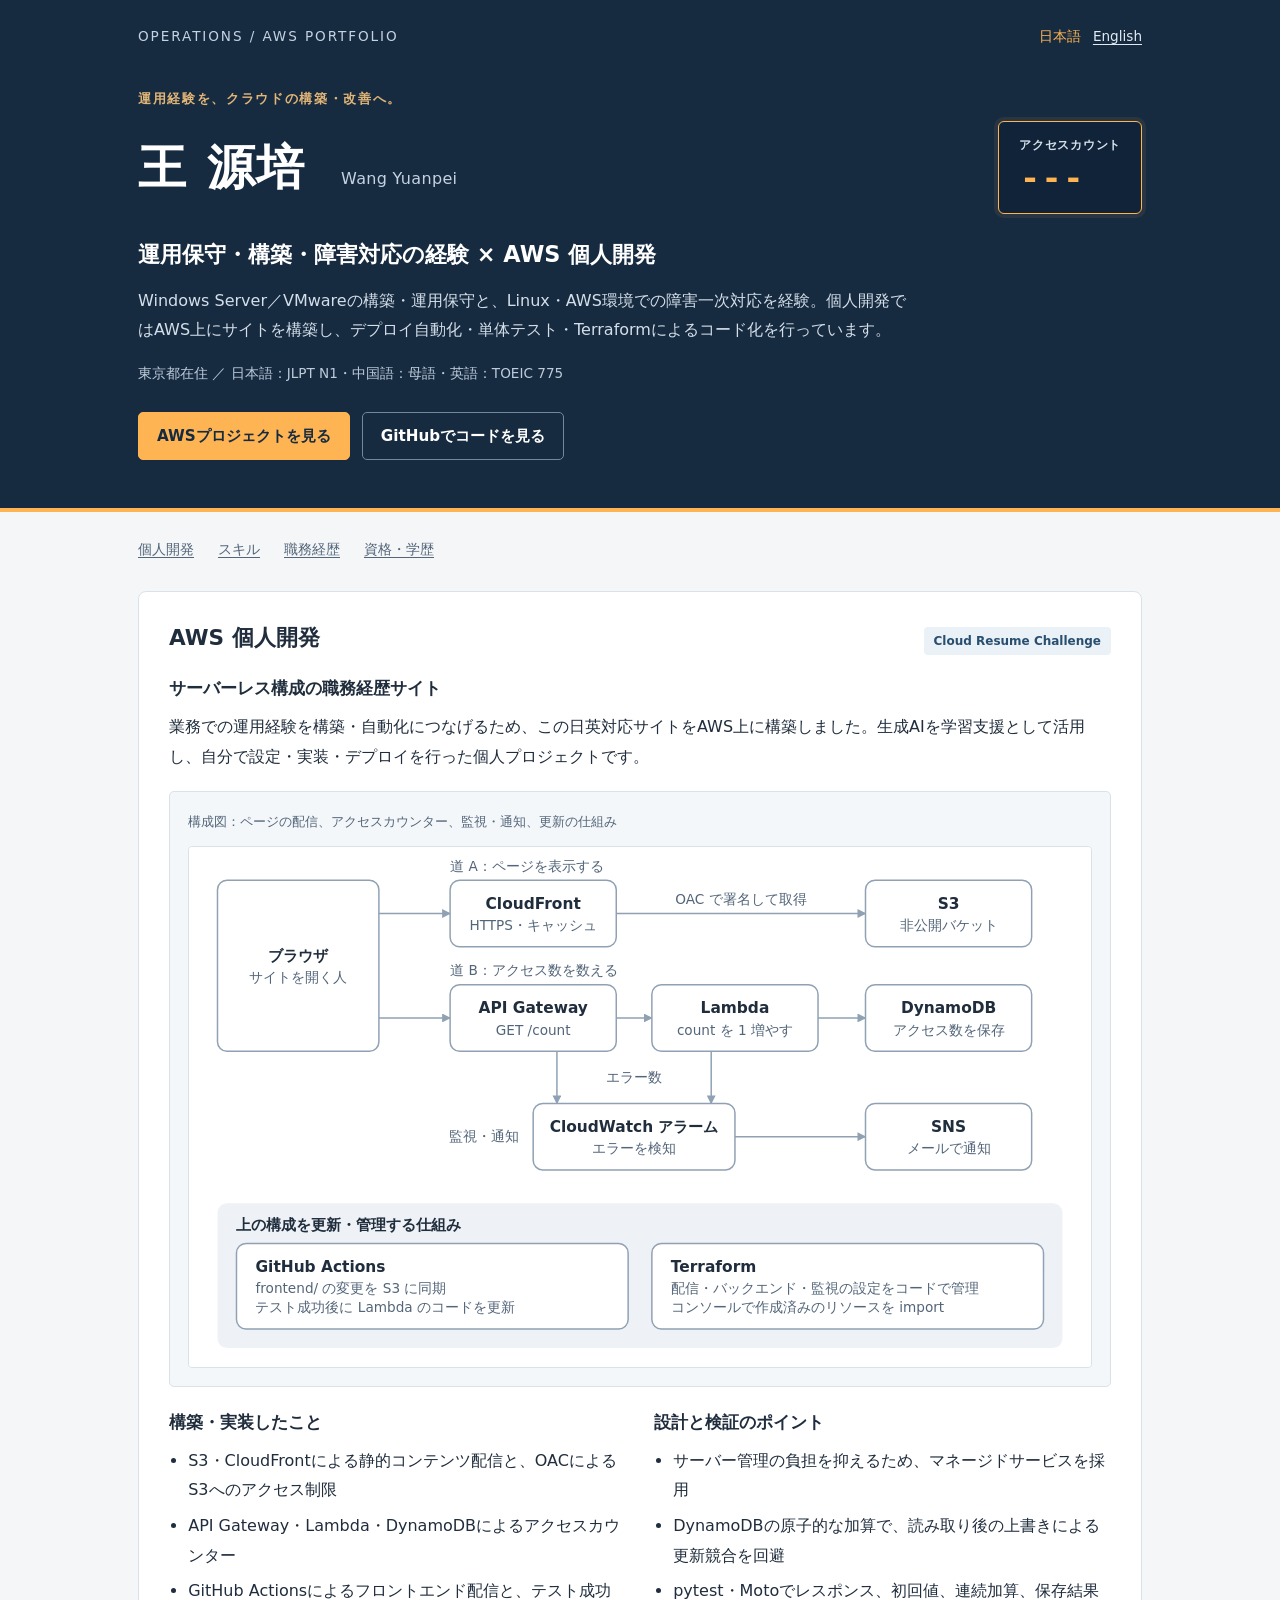
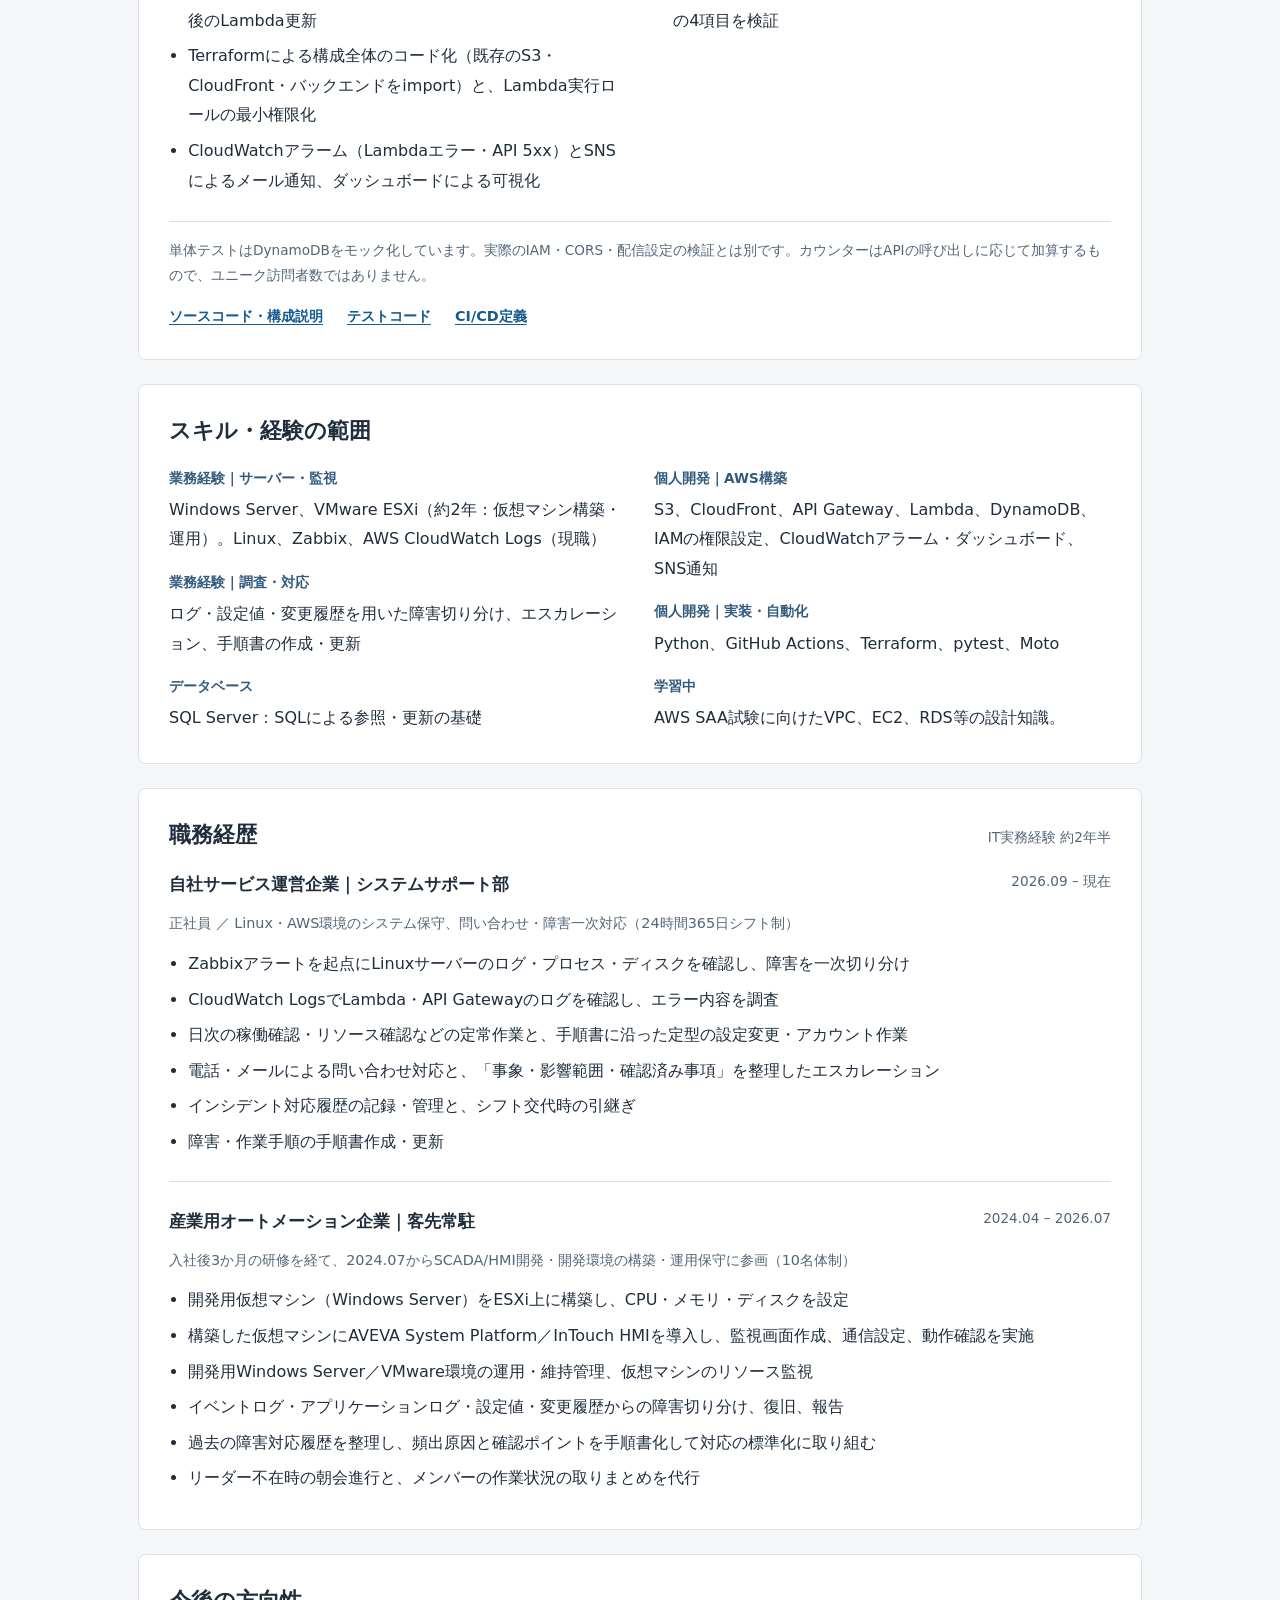
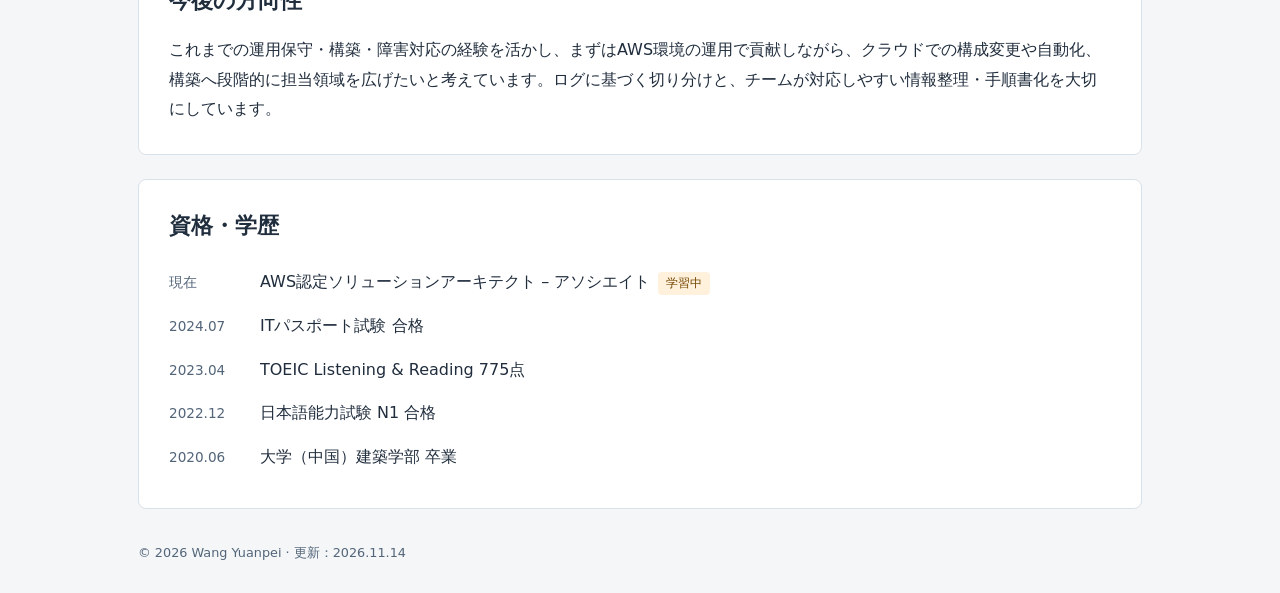
==== commit a5fee3fb: "docs: remove monitoring-review duty from current job" ====
--- a/frontend/index.html
+++ b/frontend/index.html
@@ -22,7 +22,7 @@
 <div class="project-footer"><p class="note">単体テストはDynamoDBをモック化しています。実際のIAM・CORS・配信設定の検証とは別です。カウンターはAPIの呼び出しに応じて加算するもので、ユニーク訪問者数ではありません。</p><div class="project-links"><a href="https://github.com/wangyuanpei8-del/cloud-resume-challenge">ソースコード・構成説明</a><a href="https://github.com/wangyuanpei8-del/cloud-resume-challenge/blob/main/backend/tests/test_lambda_function.py">テストコード</a><a href="https://github.com/wangyuanpei8-del/cloud-resume-challenge/blob/main/.github/workflows/backend.yml">CI/CD定義</a></div></div>
 </section>
 <section class="card" id="skills" aria-labelledby="skills-title"><div class="section-heading"><h2 id="skills-title">スキル・経験の範囲</h2></div><div class="skill-grid"><dl class="skills"><dt>業務経験｜サーバー・監視</dt><dd>Windows Server、VMware ESXi（約2年：仮想マシン構築・運用）。Linux、Zabbix、AWS CloudWatch Logs（現職）</dd><dt>業務経験｜調査・対応</dt><dd>ログ・設定値・変更履歴を用いた障害切り分け、エスカレーション、手順書の作成・更新</dd><dt>データベース</dt><dd>SQL Server：SQLによる参照・更新の基礎</dd></dl><dl class="skills"><dt>個人開発｜AWS構築</dt><dd>S3、CloudFront、API Gateway、Lambda、DynamoDB、IAMの権限設定、CloudWatchアラーム・ダッシュボード、SNS通知</dd><dt>個人開発｜実装・自動化</dt><dd>Python、GitHub Actions、Terraform、pytest、Moto</dd><dt>学習中</dt><dd>AWS SAA試験に向けたVPC、EC2、RDS等の設計知識。</dd></dl></div></section>
-<section class="card" id="experience" aria-labelledby="experience-title"><div class="section-heading"><h2 id="experience-title">職務経歴</h2><span class="section-label">IT実務経験 約2年半</span></div><article class="job"><div class="job-head"><h3>自社サービス運営企業｜システムサポート部</h3><span class="period">2026.09 – 現在</span></div><p class="job-summary">正社員 ／ Linux・AWS環境のシステム保守、問い合わせ・障害一次対応（24時間365日シフト制）</p><ul><li>Zabbixアラートを起点にLinuxサーバーのログ・プロセス・ディスクを確認し、障害を一次切り分け</li><li>CloudWatch LogsでLambda・API Gatewayのログを確認し、エラー内容を調査</li><li>日次の稼働確認・リソース確認などの定常作業と、手順書に沿った定型の設定変更・アカウント作業</li><li>電話・メールによる問い合わせ対応と、「事象・影響範囲・確認済み事項」を整理したエスカレーション</li><li>インシデント対応履歴の記録・管理と、シフト交代時の引継ぎ</li><li>障害・作業手順の手順書作成・更新、アラート設定・監視項目の見直しと改善提案</li></ul></article><article class="job"><div class="job-head"><h3>産業用オートメーション企業｜客先常駐</h3><span class="period">2024.04 – 2026.07</span></div><p class="job-summary">入社後3か月の研修を経て、2024.07からSCADA/HMI開発・開発環境の構築・運用保守に参画（10名体制）</p><ul><li>開発用仮想マシン（Windows Server）をESXi上に構築し、CPU・メモリ・ディスクを設定</li><li>構築した仮想マシンにAVEVA System Platform／InTouch HMIを導入し、監視画面作成、通信設定、動作確認を実施</li><li>開発用Windows Server／VMware環境の運用・維持管理、仮想マシンのリソース監視</li><li>イベントログ・アプリケーションログ・設定値・変更履歴からの障害切り分け、復旧、報告</li><li>過去の障害対応履歴を整理し、頻出原因と確認ポイントを手順書化して対応の標準化に取り組む</li><li>リーダー不在時の朝会進行と、メンバーの作業状況の取りまとめを代行</li></ul></article></section>
+<section class="card" id="experience" aria-labelledby="experience-title"><div class="section-heading"><h2 id="experience-title">職務経歴</h2><span class="section-label">IT実務経験 約2年半</span></div><article class="job"><div class="job-head"><h3>自社サービス運営企業｜システムサポート部</h3><span class="period">2026.09 – 現在</span></div><p class="job-summary">正社員 ／ Linux・AWS環境のシステム保守、問い合わせ・障害一次対応（24時間365日シフト制）</p><ul><li>Zabbixアラートを起点にLinuxサーバーのログ・プロセス・ディスクを確認し、障害を一次切り分け</li><li>CloudWatch LogsでLambda・API Gatewayのログを確認し、エラー内容を調査</li><li>日次の稼働確認・リソース確認などの定常作業と、手順書に沿った定型の設定変更・アカウント作業</li><li>電話・メールによる問い合わせ対応と、「事象・影響範囲・確認済み事項」を整理したエスカレーション</li><li>インシデント対応履歴の記録・管理と、シフト交代時の引継ぎ</li><li>障害・作業手順の手順書作成・更新</li></ul></article><article class="job"><div class="job-head"><h3>産業用オートメーション企業｜客先常駐</h3><span class="period">2024.04 – 2026.07</span></div><p class="job-summary">入社後3か月の研修を経て、2024.07からSCADA/HMI開発・開発環境の構築・運用保守に参画（10名体制）</p><ul><li>開発用仮想マシン（Windows Server）をESXi上に構築し、CPU・メモリ・ディスクを設定</li><li>構築した仮想マシンにAVEVA System Platform／InTouch HMIを導入し、監視画面作成、通信設定、動作確認を実施</li><li>開発用Windows Server／VMware環境の運用・維持管理、仮想マシンのリソース監視</li><li>イベントログ・アプリケーションログ・設定値・変更履歴からの障害切り分け、復旧、報告</li><li>過去の障害対応履歴を整理し、頻出原因と確認ポイントを手順書化して対応の標準化に取り組む</li><li>リーダー不在時の朝会進行と、メンバーの作業状況の取りまとめを代行</li></ul></article></section>
 <section class="card" aria-labelledby="direction-title"><div class="section-heading"><h2 id="direction-title">今後の方向性</h2></div><p>これまでの運用保守・構築・障害対応の経験を活かし、まずはAWS環境の運用で貢献しながら、クラウドでの構成変更や自動化、構築へ段階的に担当領域を広げたいと考えています。ログに基づく切り分けと、チームが対応しやすい情報整理・手順書化を大切にしています。</p></section>
 <section class="card" id="qualifications" aria-labelledby="qualifications-title"><div class="section-heading"><h2 id="qualifications-title">資格・学歴</h2></div><ul class="certs"><li><span class="cert-date">現在</span><span>AWS認定ソリューションアーキテクト – アソシエイト<span class="badge">学習中</span></span></li><li><span class="cert-date">2024.07</span><span>ITパスポート試験 合格</span></li><li><span class="cert-date">2023.04</span><span>TOEIC Listening &amp; Reading 775点</span></li><li><span class="cert-date">2022.12</span><span>日本語能力試験 N1 合格</span></li><li><span class="cert-date">2020.06</span><span>大学（中国）建築学部 卒業</span></li></ul></section>
 </main>
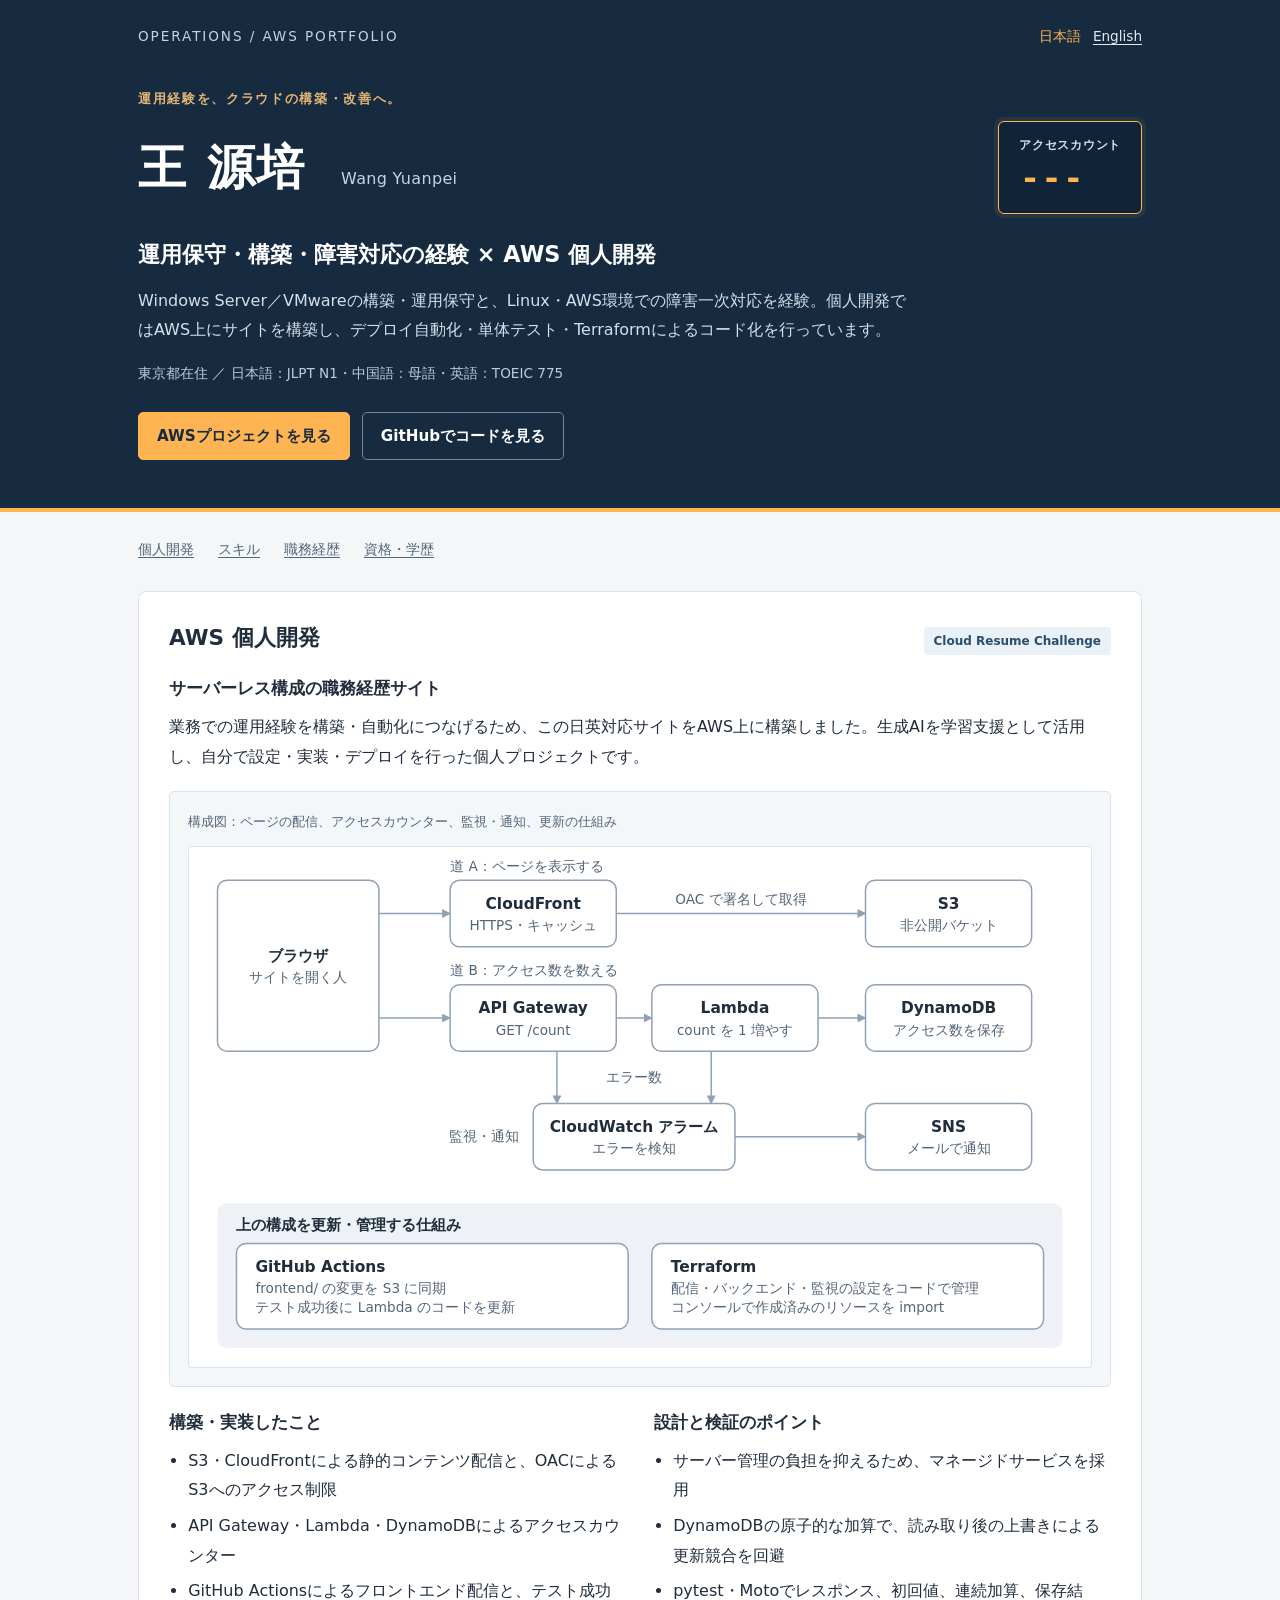
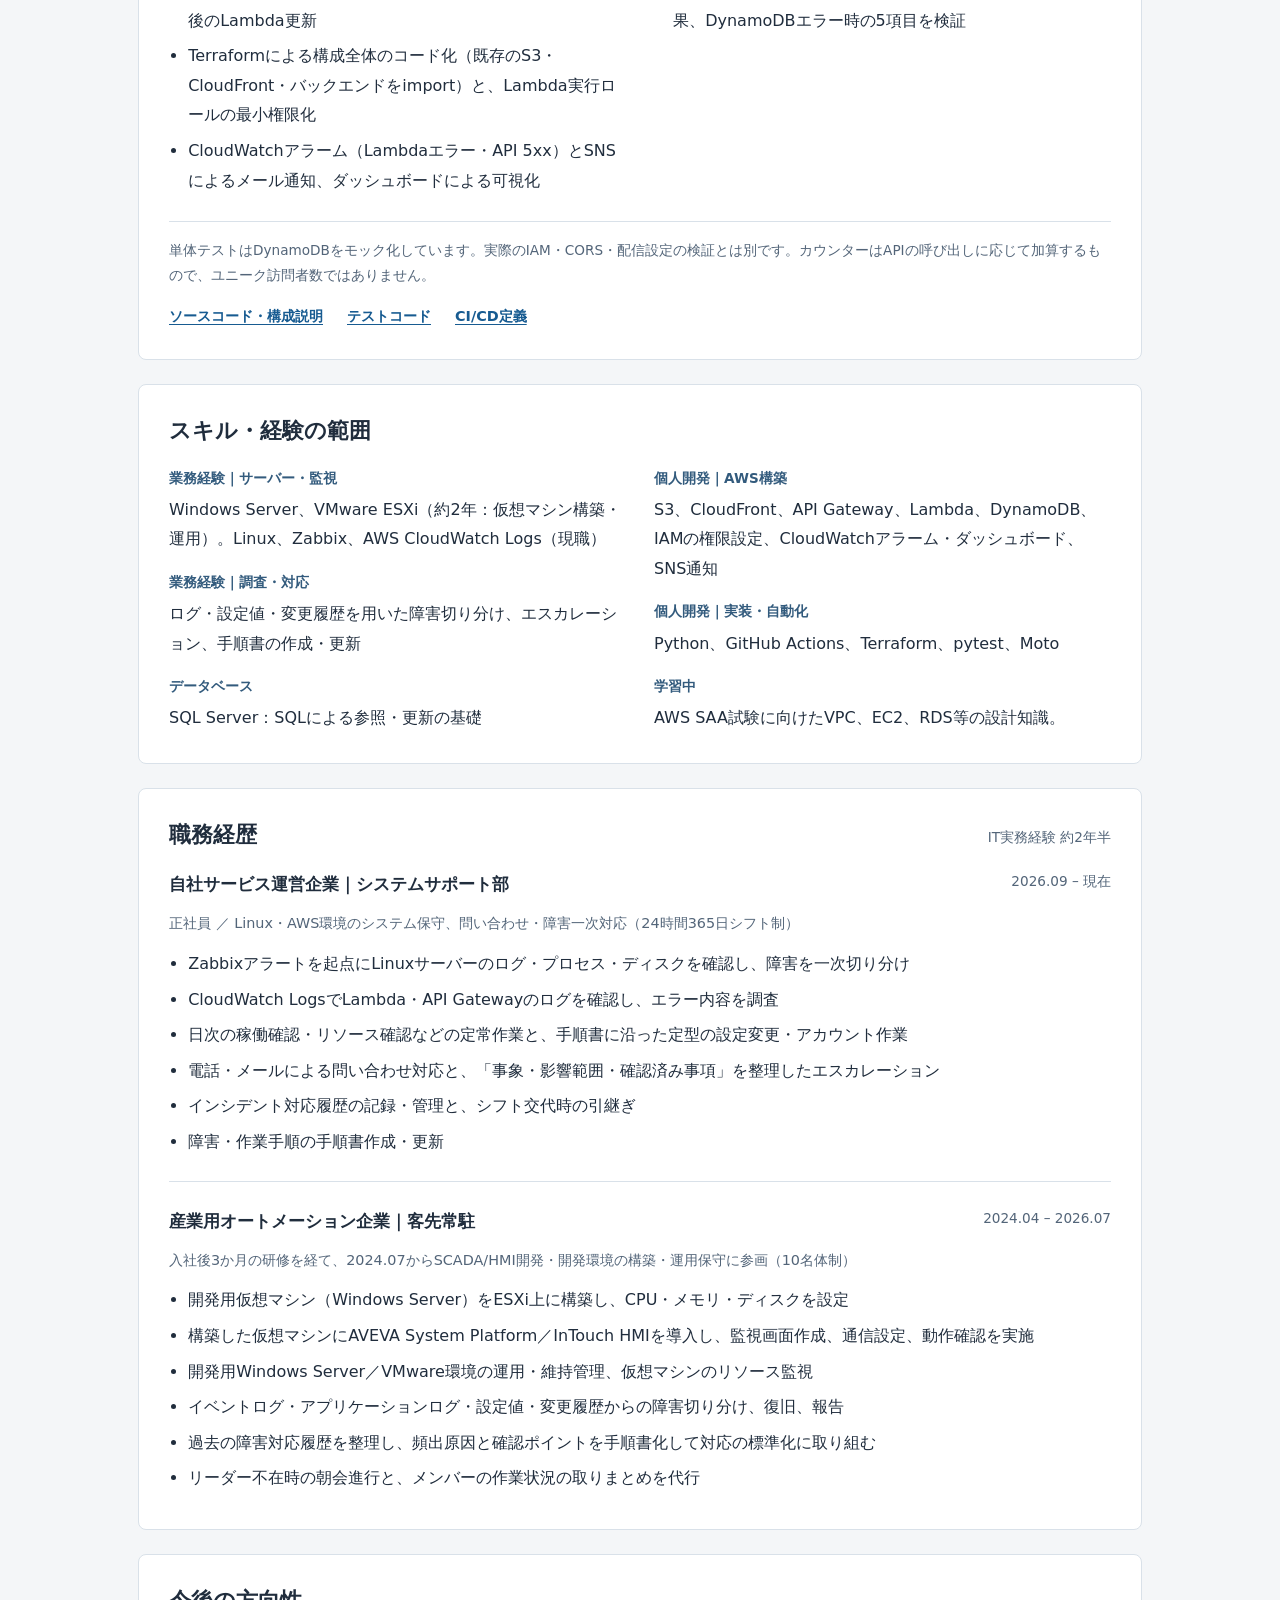
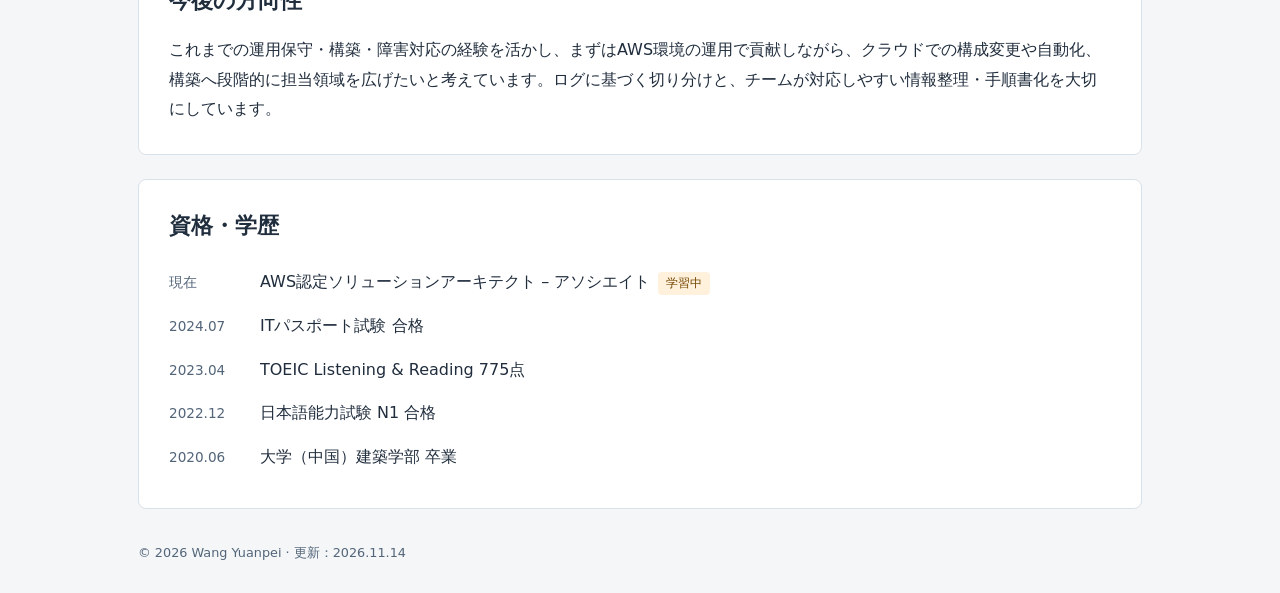
==== commit 6e29a677: "Apply review fixes: pinned test deps, error test, deploy wait, log retention, IP wording - backend: " ====
--- a/frontend/index.html
+++ b/frontend/index.html
@@ -18,7 +18,7 @@
 <img src="architecture-ja.svg" width="760" height="438" alt="構成図。ブラウザからCloudFront、OACを経由して非公開のS3へ。ブラウザからAPI Gateway、Lambda、DynamoDBへ。API GatewayとLambdaのエラー数をCloudWatchアラームが検知し、SNSがメールで通知する。GitHub Actionsがフロントエンドの同期とLambdaの更新を行い、Terraformがバックエンドと監視の設定を管理する。">
 <div class="flow"><span>ブラウザ</span><b aria-hidden="true">→</b><span>CloudFront</span><b aria-hidden="true">→ OAC →</b><span>S3（非公開）</span></div>
 <div class="flow"><span>ブラウザ</span><b aria-hidden="true">→</b><span>API Gateway</span><b aria-hidden="true">→</b><span>Lambda / Python</span><b aria-hidden="true">→</b><span>DynamoDB</span></div></figure>
-<div class="project-grid"><div><h3>構築・実装したこと</h3><ul><li>S3・CloudFrontによる静的コンテンツ配信と、OACによるS3へのアクセス制限</li><li>API Gateway・Lambda・DynamoDBによるアクセスカウンター</li><li>GitHub Actionsによるフロントエンド配信と、テスト成功後のLambda更新</li><li>Terraformによる構成全体のコード化（既存のS3・CloudFront・バックエンドをimport）と、Lambda実行ロールの最小権限化</li><li>CloudWatchアラーム（Lambdaエラー・API 5xx）とSNSによるメール通知、ダッシュボードによる可視化</li></ul></div><div><h3>設計と検証のポイント</h3><ul><li>サーバー管理の負担を抑えるため、マネージドサービスを採用</li><li>DynamoDBの原子的な加算で、読み取り後の上書きによる更新競合を回避</li><li>pytest・Motoでレスポンス、初回値、連続加算、保存結果の4項目を検証</li></ul></div></div>
+<div class="project-grid"><div><h3>構築・実装したこと</h3><ul><li>S3・CloudFrontによる静的コンテンツ配信と、OACによるS3へのアクセス制限</li><li>API Gateway・Lambda・DynamoDBによるアクセスカウンター</li><li>GitHub Actionsによるフロントエンド配信と、テスト成功後のLambda更新</li><li>Terraformによる構成全体のコード化（既存のS3・CloudFront・バックエンドをimport）と、Lambda実行ロールの最小権限化</li><li>CloudWatchアラーム（Lambdaエラー・API 5xx）とSNSによるメール通知、ダッシュボードによる可視化</li></ul></div><div><h3>設計と検証のポイント</h3><ul><li>サーバー管理の負担を抑えるため、マネージドサービスを採用</li><li>DynamoDBの原子的な加算で、読み取り後の上書きによる更新競合を回避</li><li>pytest・Motoでレスポンス、初回値、連続加算、保存結果、DynamoDBエラー時の5項目を検証</li></ul></div></div>
 <div class="project-footer"><p class="note">単体テストはDynamoDBをモック化しています。実際のIAM・CORS・配信設定の検証とは別です。カウンターはAPIの呼び出しに応じて加算するもので、ユニーク訪問者数ではありません。</p><div class="project-links"><a href="https://github.com/wangyuanpei8-del/cloud-resume-challenge">ソースコード・構成説明</a><a href="https://github.com/wangyuanpei8-del/cloud-resume-challenge/blob/main/backend/tests/test_lambda_function.py">テストコード</a><a href="https://github.com/wangyuanpei8-del/cloud-resume-challenge/blob/main/.github/workflows/backend.yml">CI/CD定義</a></div></div>
 </section>
 <section class="card" id="skills" aria-labelledby="skills-title"><div class="section-heading"><h2 id="skills-title">スキル・経験の範囲</h2></div><div class="skill-grid"><dl class="skills"><dt>業務経験｜サーバー・監視</dt><dd>Windows Server、VMware ESXi（約2年：仮想マシン構築・運用）。Linux、Zabbix、AWS CloudWatch Logs（現職）</dd><dt>業務経験｜調査・対応</dt><dd>ログ・設定値・変更履歴を用いた障害切り分け、エスカレーション、手順書の作成・更新</dd><dt>データベース</dt><dd>SQL Server：SQLによる参照・更新の基礎</dd></dl><dl class="skills"><dt>個人開発｜AWS構築</dt><dd>S3、CloudFront、API Gateway、Lambda、DynamoDB、IAMの権限設定、CloudWatchアラーム・ダッシュボード、SNS通知</dd><dt>個人開発｜実装・自動化</dt><dd>Python、GitHub Actions、Terraform、pytest、Moto</dd><dt>学習中</dt><dd>AWS SAA試験に向けたVPC、EC2、RDS等の設計知識。</dd></dl></div></section>
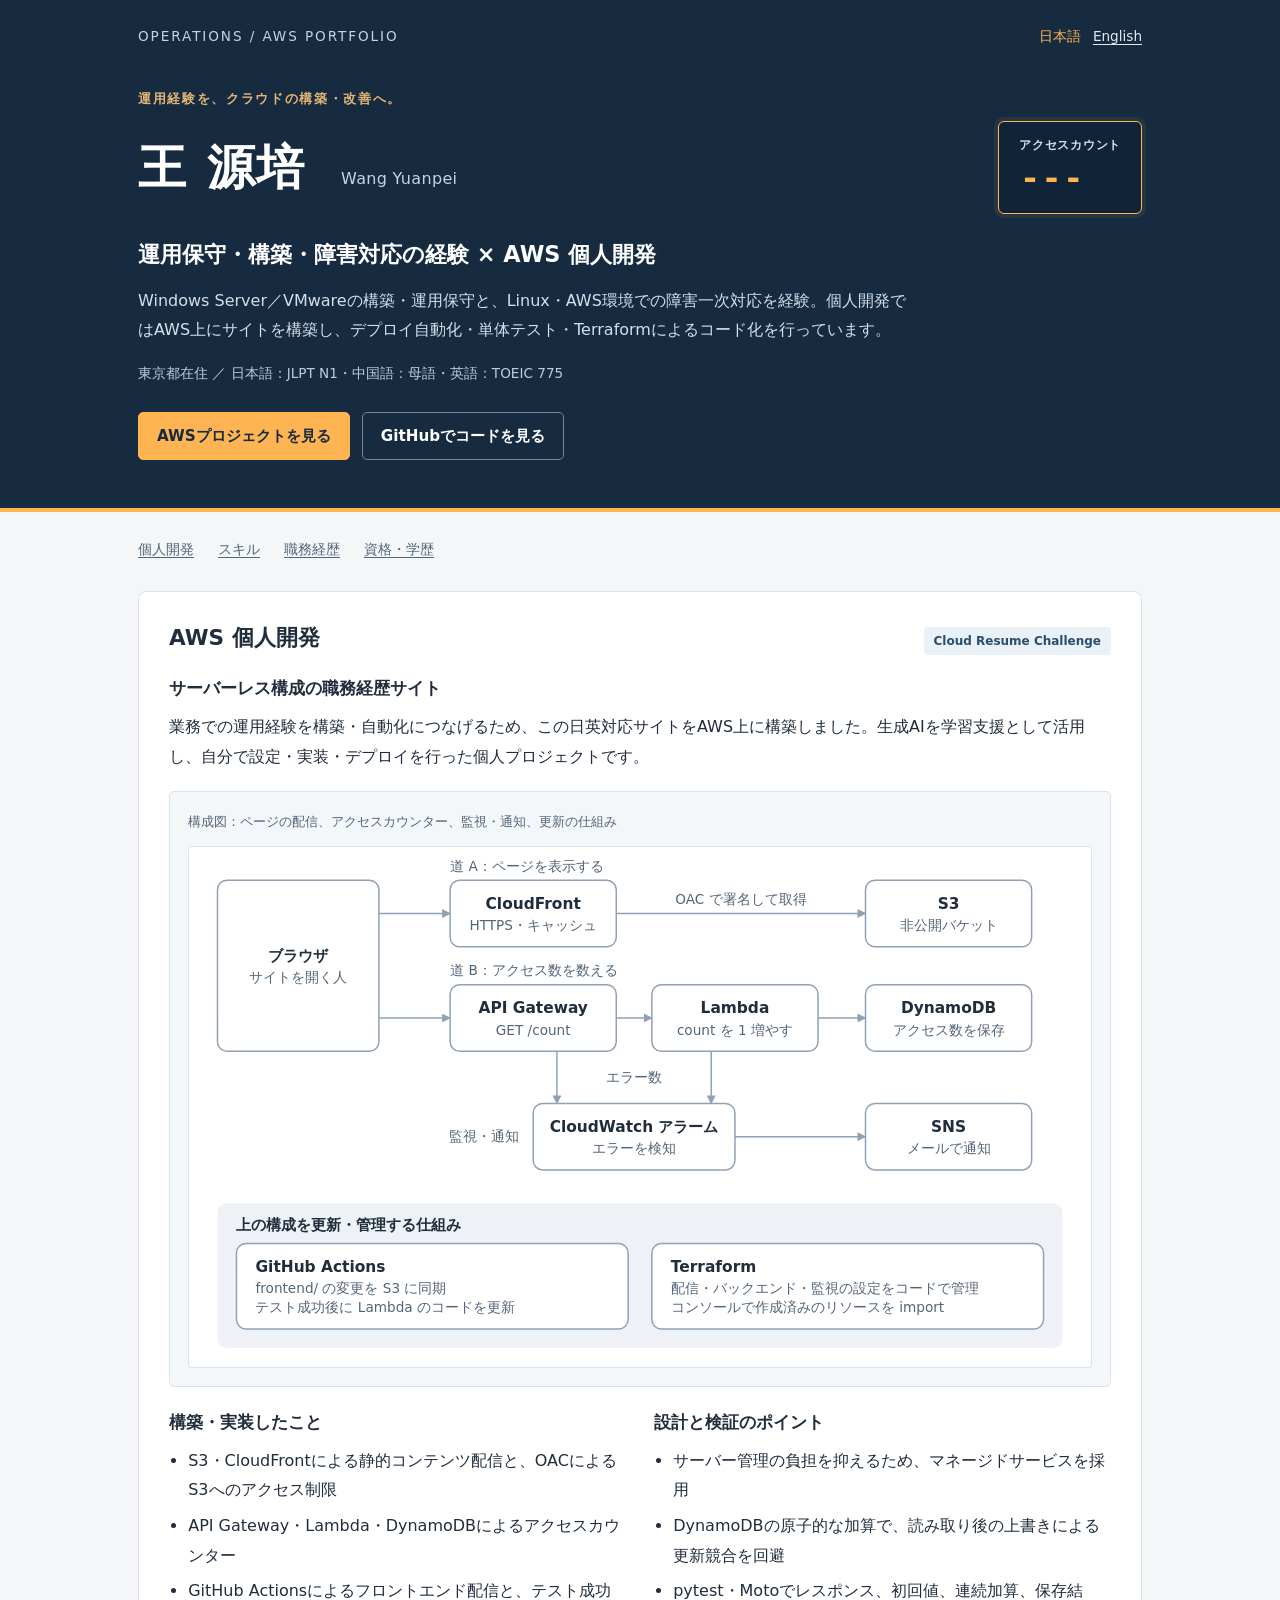
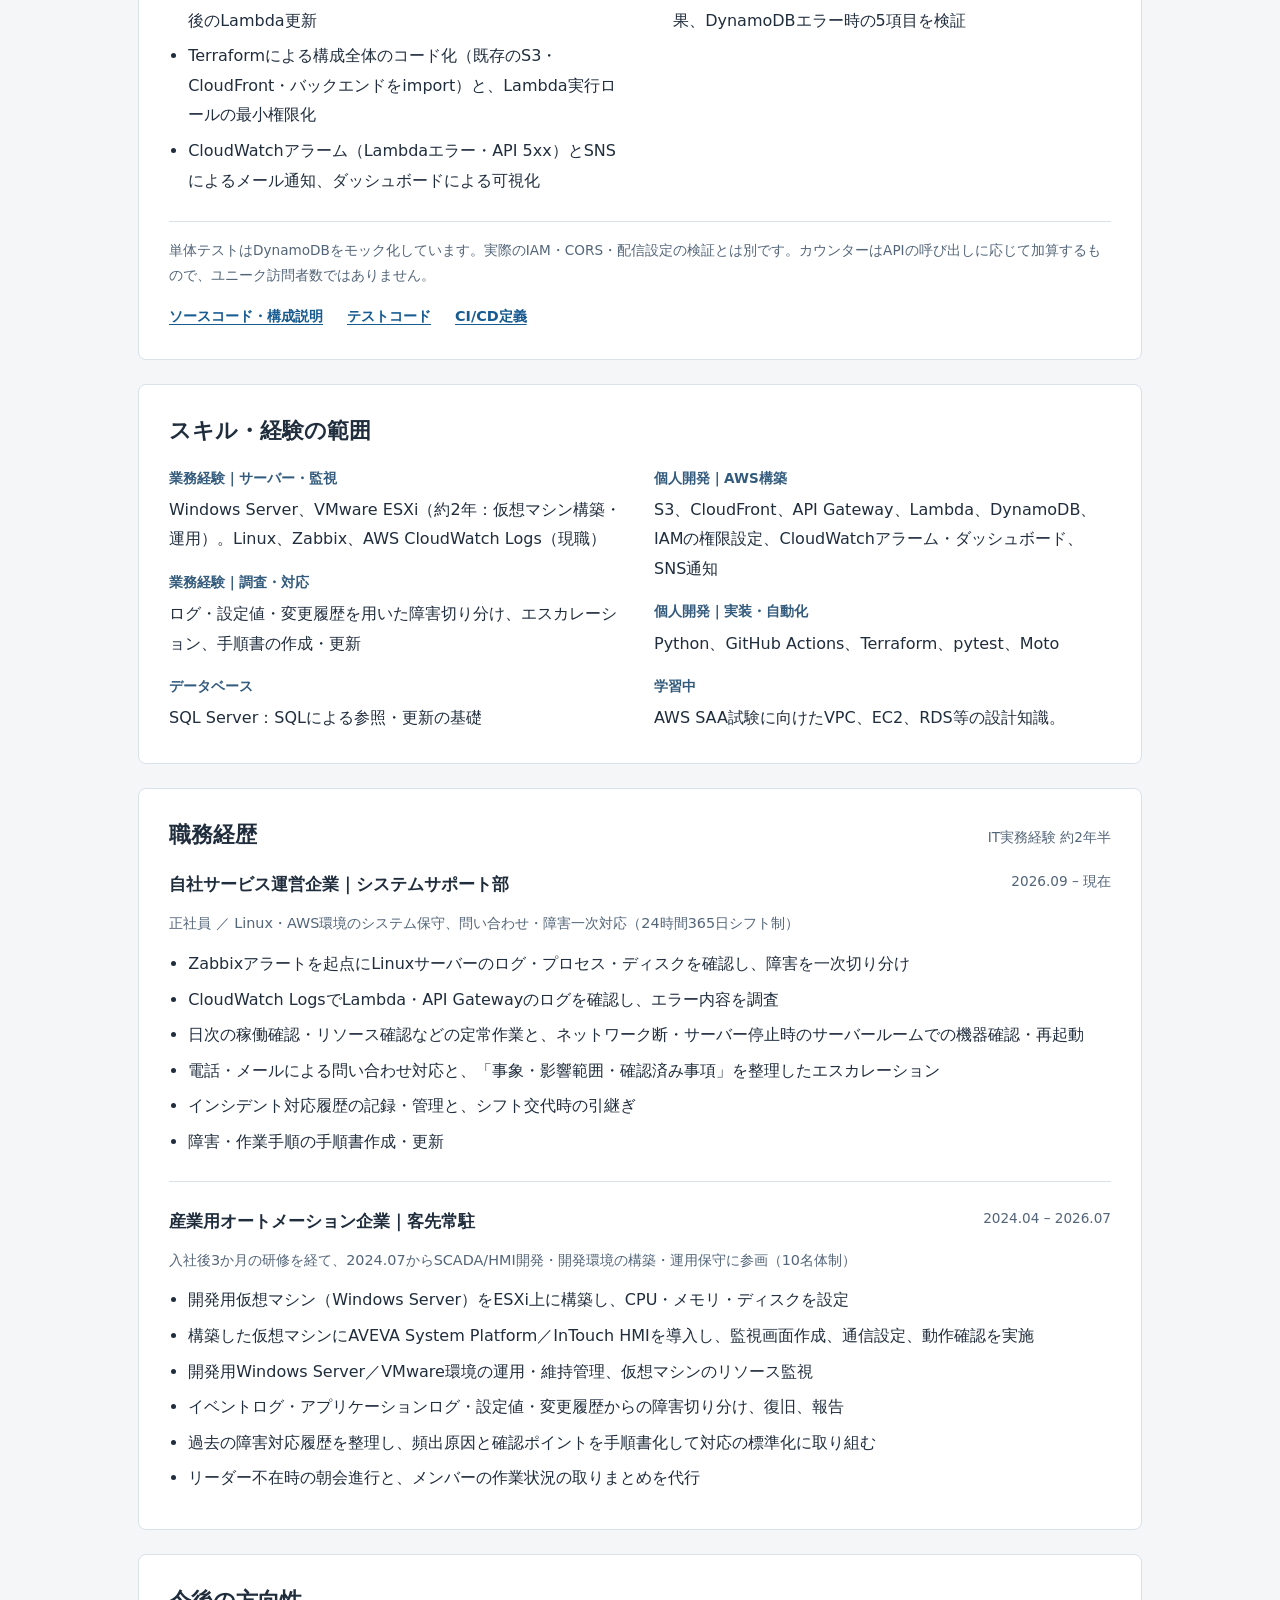
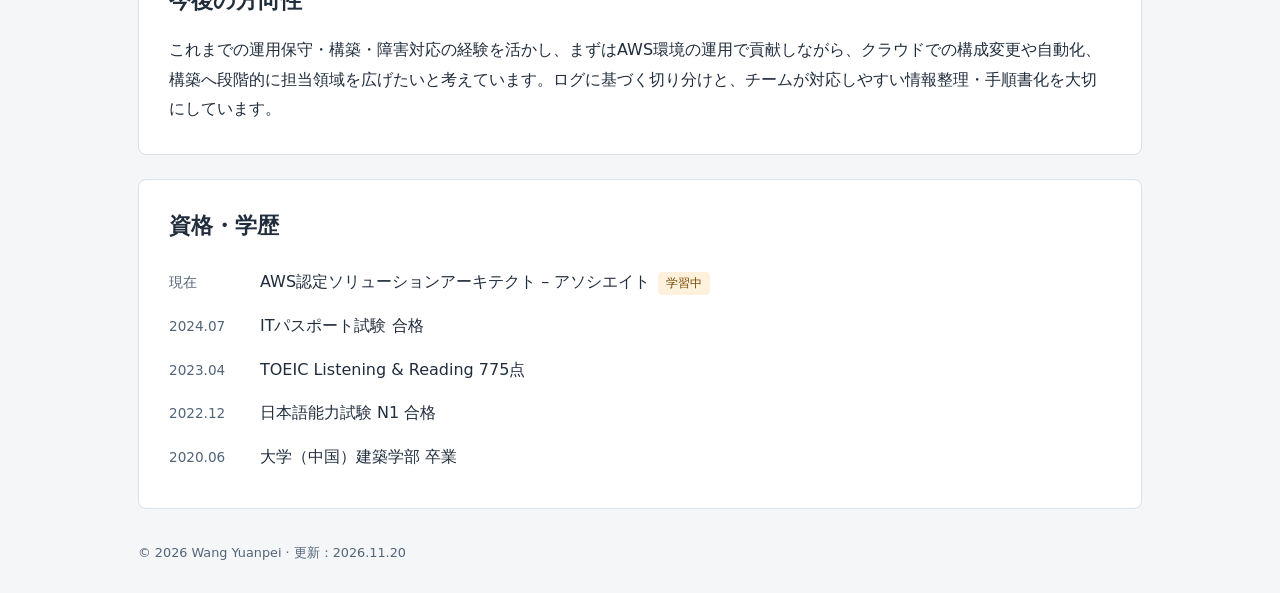
==== commit aa6c839e: "Update current job duties on resume site" ====
--- a/frontend/index.html
+++ b/frontend/index.html
@@ -22,10 +22,10 @@
 <div class="project-footer"><p class="note">単体テストはDynamoDBをモック化しています。実際のIAM・CORS・配信設定の検証とは別です。カウンターはAPIの呼び出しに応じて加算するもので、ユニーク訪問者数ではありません。</p><div class="project-links"><a href="https://github.com/wangyuanpei8-del/cloud-resume-challenge">ソースコード・構成説明</a><a href="https://github.com/wangyuanpei8-del/cloud-resume-challenge/blob/main/backend/tests/test_lambda_function.py">テストコード</a><a href="https://github.com/wangyuanpei8-del/cloud-resume-challenge/blob/main/.github/workflows/backend.yml">CI/CD定義</a></div></div>
 </section>
 <section class="card" id="skills" aria-labelledby="skills-title"><div class="section-heading"><h2 id="skills-title">スキル・経験の範囲</h2></div><div class="skill-grid"><dl class="skills"><dt>業務経験｜サーバー・監視</dt><dd>Windows Server、VMware ESXi（約2年：仮想マシン構築・運用）。Linux、Zabbix、AWS CloudWatch Logs（現職）</dd><dt>業務経験｜調査・対応</dt><dd>ログ・設定値・変更履歴を用いた障害切り分け、エスカレーション、手順書の作成・更新</dd><dt>データベース</dt><dd>SQL Server：SQLによる参照・更新の基礎</dd></dl><dl class="skills"><dt>個人開発｜AWS構築</dt><dd>S3、CloudFront、API Gateway、Lambda、DynamoDB、IAMの権限設定、CloudWatchアラーム・ダッシュボード、SNS通知</dd><dt>個人開発｜実装・自動化</dt><dd>Python、GitHub Actions、Terraform、pytest、Moto</dd><dt>学習中</dt><dd>AWS SAA試験に向けたVPC、EC2、RDS等の設計知識。</dd></dl></div></section>
-<section class="card" id="experience" aria-labelledby="experience-title"><div class="section-heading"><h2 id="experience-title">職務経歴</h2><span class="section-label">IT実務経験 約2年半</span></div><article class="job"><div class="job-head"><h3>自社サービス運営企業｜システムサポート部</h3><span class="period">2026.09 – 現在</span></div><p class="job-summary">正社員 ／ Linux・AWS環境のシステム保守、問い合わせ・障害一次対応（24時間365日シフト制）</p><ul><li>Zabbixアラートを起点にLinuxサーバーのログ・プロセス・ディスクを確認し、障害を一次切り分け</li><li>CloudWatch LogsでLambda・API Gatewayのログを確認し、エラー内容を調査</li><li>日次の稼働確認・リソース確認などの定常作業と、手順書に沿った定型の設定変更・アカウント作業</li><li>電話・メールによる問い合わせ対応と、「事象・影響範囲・確認済み事項」を整理したエスカレーション</li><li>インシデント対応履歴の記録・管理と、シフト交代時の引継ぎ</li><li>障害・作業手順の手順書作成・更新</li></ul></article><article class="job"><div class="job-head"><h3>産業用オートメーション企業｜客先常駐</h3><span class="period">2024.04 – 2026.07</span></div><p class="job-summary">入社後3か月の研修を経て、2024.07からSCADA/HMI開発・開発環境の構築・運用保守に参画（10名体制）</p><ul><li>開発用仮想マシン（Windows Server）をESXi上に構築し、CPU・メモリ・ディスクを設定</li><li>構築した仮想マシンにAVEVA System Platform／InTouch HMIを導入し、監視画面作成、通信設定、動作確認を実施</li><li>開発用Windows Server／VMware環境の運用・維持管理、仮想マシンのリソース監視</li><li>イベントログ・アプリケーションログ・設定値・変更履歴からの障害切り分け、復旧、報告</li><li>過去の障害対応履歴を整理し、頻出原因と確認ポイントを手順書化して対応の標準化に取り組む</li><li>リーダー不在時の朝会進行と、メンバーの作業状況の取りまとめを代行</li></ul></article></section>
+<section class="card" id="experience" aria-labelledby="experience-title"><div class="section-heading"><h2 id="experience-title">職務経歴</h2><span class="section-label">IT実務経験 約2年半</span></div><article class="job"><div class="job-head"><h3>自社サービス運営企業｜システムサポート部</h3><span class="period">2026.09 – 現在</span></div><p class="job-summary">正社員 ／ Linux・AWS環境のシステム保守、問い合わせ・障害一次対応（24時間365日シフト制）</p><ul><li>Zabbixアラートを起点にLinuxサーバーのログ・プロセス・ディスクを確認し、障害を一次切り分け</li><li>CloudWatch LogsでLambda・API Gatewayのログを確認し、エラー内容を調査</li><li>日次の稼働確認・リソース確認などの定常作業と、ネットワーク断・サーバー停止時のサーバールームでの機器確認・再起動</li><li>電話・メールによる問い合わせ対応と、「事象・影響範囲・確認済み事項」を整理したエスカレーション</li><li>インシデント対応履歴の記録・管理と、シフト交代時の引継ぎ</li><li>障害・作業手順の手順書作成・更新</li></ul></article><article class="job"><div class="job-head"><h3>産業用オートメーション企業｜客先常駐</h3><span class="period">2024.04 – 2026.07</span></div><p class="job-summary">入社後3か月の研修を経て、2024.07からSCADA/HMI開発・開発環境の構築・運用保守に参画（10名体制）</p><ul><li>開発用仮想マシン（Windows Server）をESXi上に構築し、CPU・メモリ・ディスクを設定</li><li>構築した仮想マシンにAVEVA System Platform／InTouch HMIを導入し、監視画面作成、通信設定、動作確認を実施</li><li>開発用Windows Server／VMware環境の運用・維持管理、仮想マシンのリソース監視</li><li>イベントログ・アプリケーションログ・設定値・変更履歴からの障害切り分け、復旧、報告</li><li>過去の障害対応履歴を整理し、頻出原因と確認ポイントを手順書化して対応の標準化に取り組む</li><li>リーダー不在時の朝会進行と、メンバーの作業状況の取りまとめを代行</li></ul></article></section>
 <section class="card" aria-labelledby="direction-title"><div class="section-heading"><h2 id="direction-title">今後の方向性</h2></div><p>これまでの運用保守・構築・障害対応の経験を活かし、まずはAWS環境の運用で貢献しながら、クラウドでの構成変更や自動化、構築へ段階的に担当領域を広げたいと考えています。ログに基づく切り分けと、チームが対応しやすい情報整理・手順書化を大切にしています。</p></section>
 <section class="card" id="qualifications" aria-labelledby="qualifications-title"><div class="section-heading"><h2 id="qualifications-title">資格・学歴</h2></div><ul class="certs"><li><span class="cert-date">現在</span><span>AWS認定ソリューションアーキテクト – アソシエイト<span class="badge">学習中</span></span></li><li><span class="cert-date">2024.07</span><span>ITパスポート試験 合格</span></li><li><span class="cert-date">2023.04</span><span>TOEIC Listening &amp; Reading 775点</span></li><li><span class="cert-date">2022.12</span><span>日本語能力試験 N1 合格</span></li><li><span class="cert-date">2020.06</span><span>大学（中国）建築学部 卒業</span></li></ul></section>
 </main>
-<footer class="container footer"><span>© 2026 Wang Yuanpei · 更新：2026.11.14</span></footer>
+<footer class="container footer"><span>© 2026 Wang Yuanpei · 更新：2026.11.20</span></footer>
 <script src="counter.js" defer></script>
 </body></html>
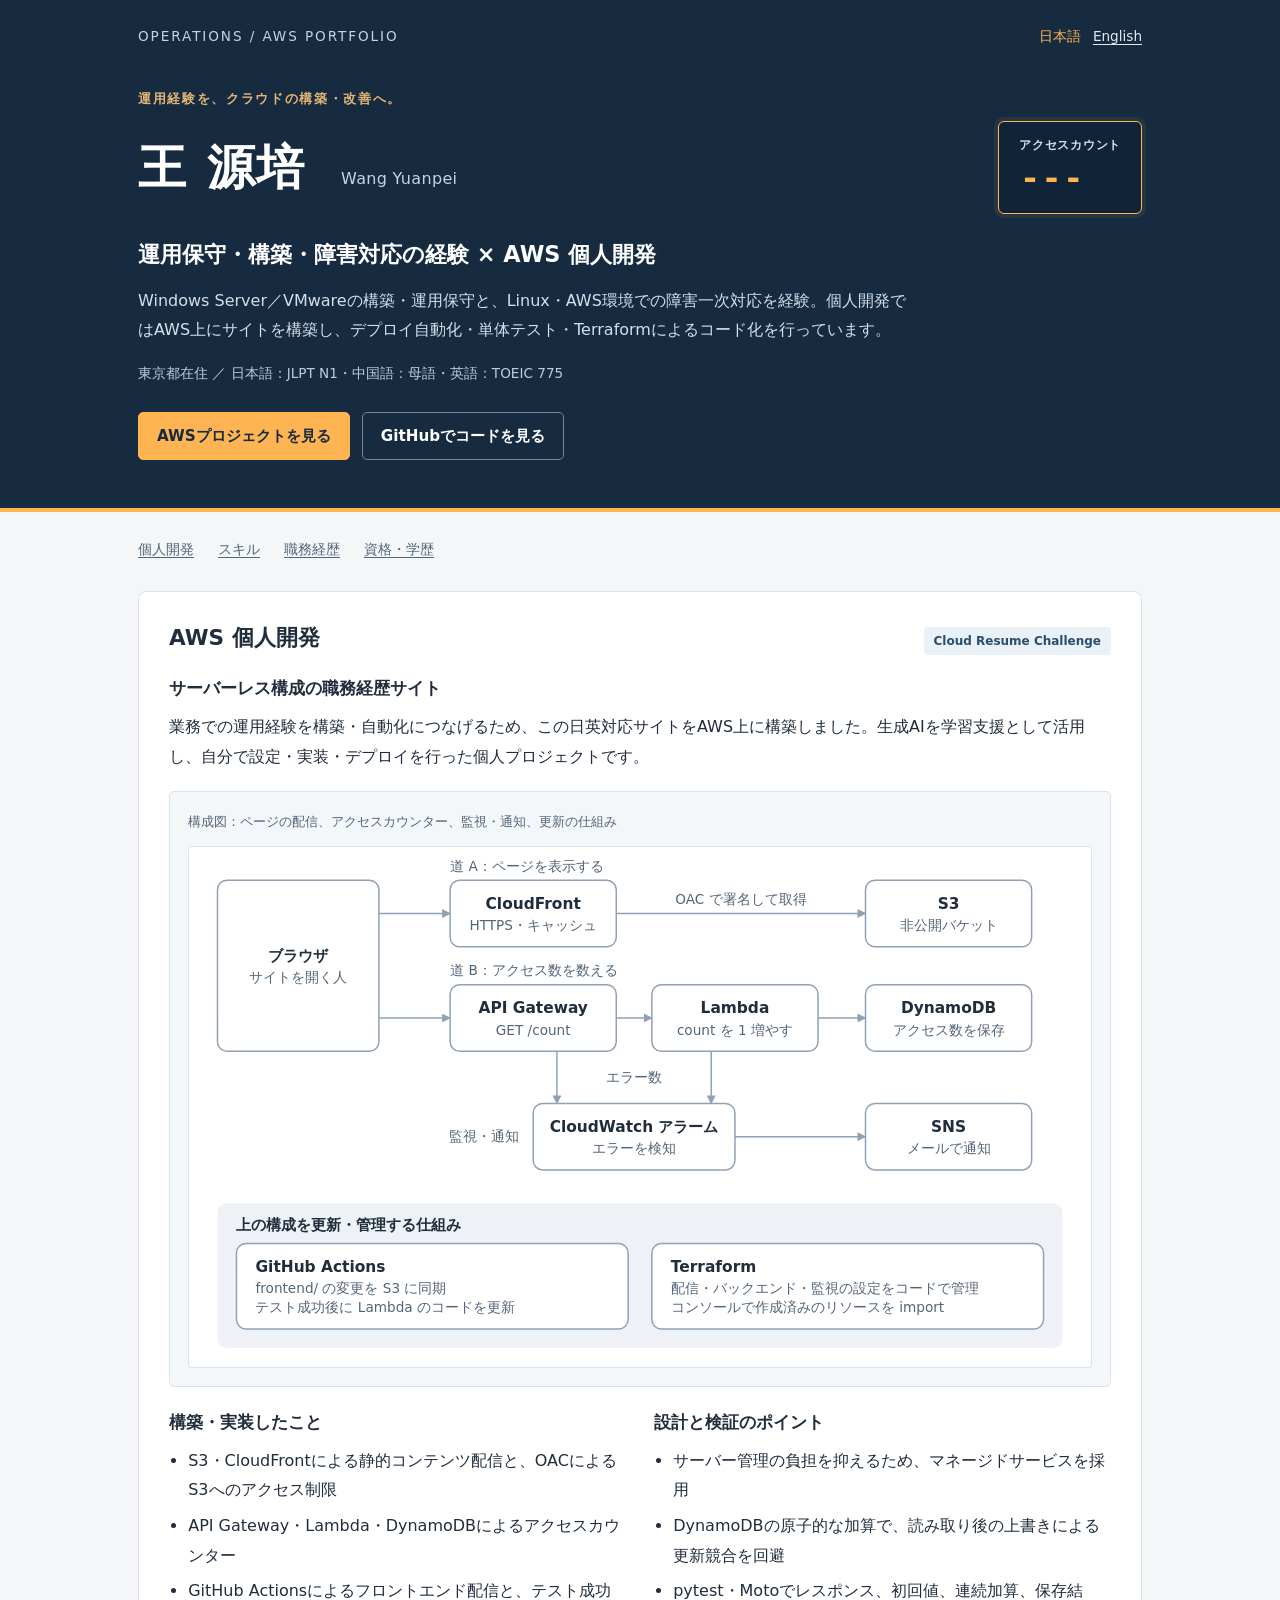
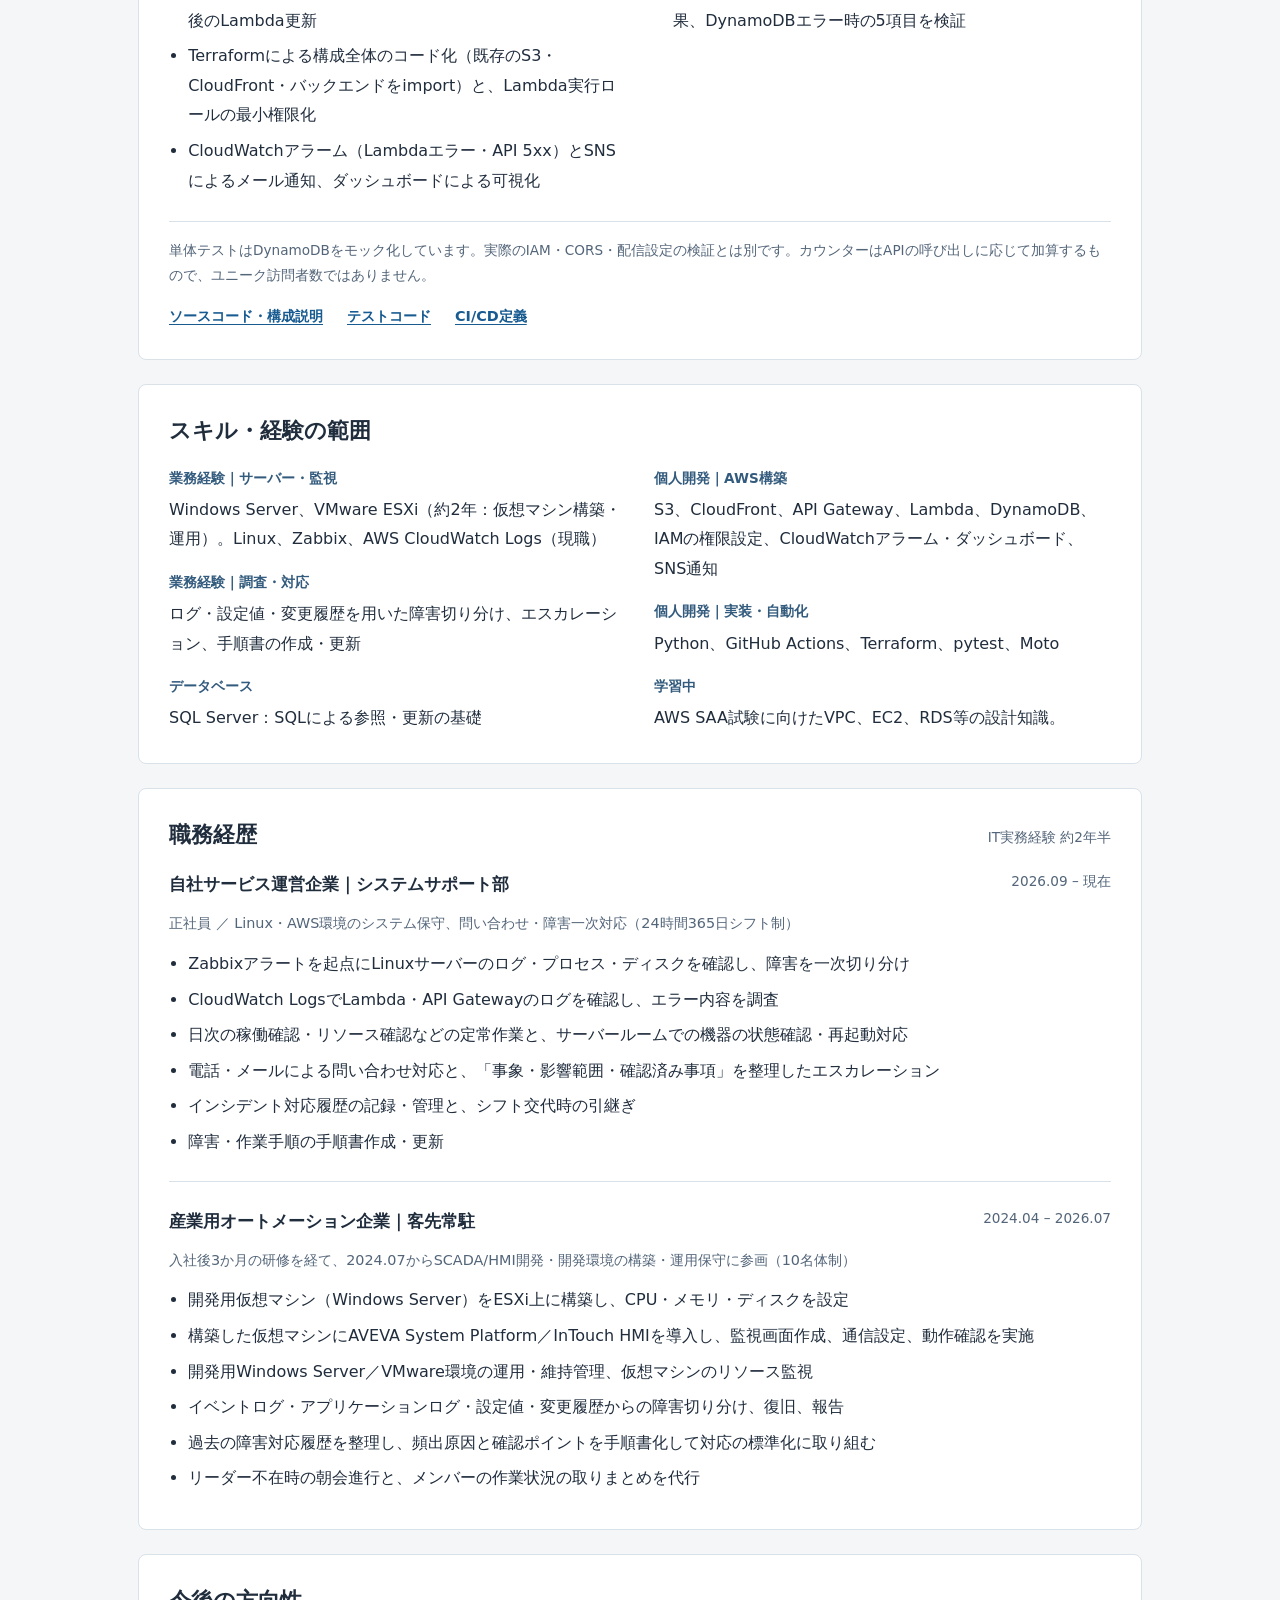
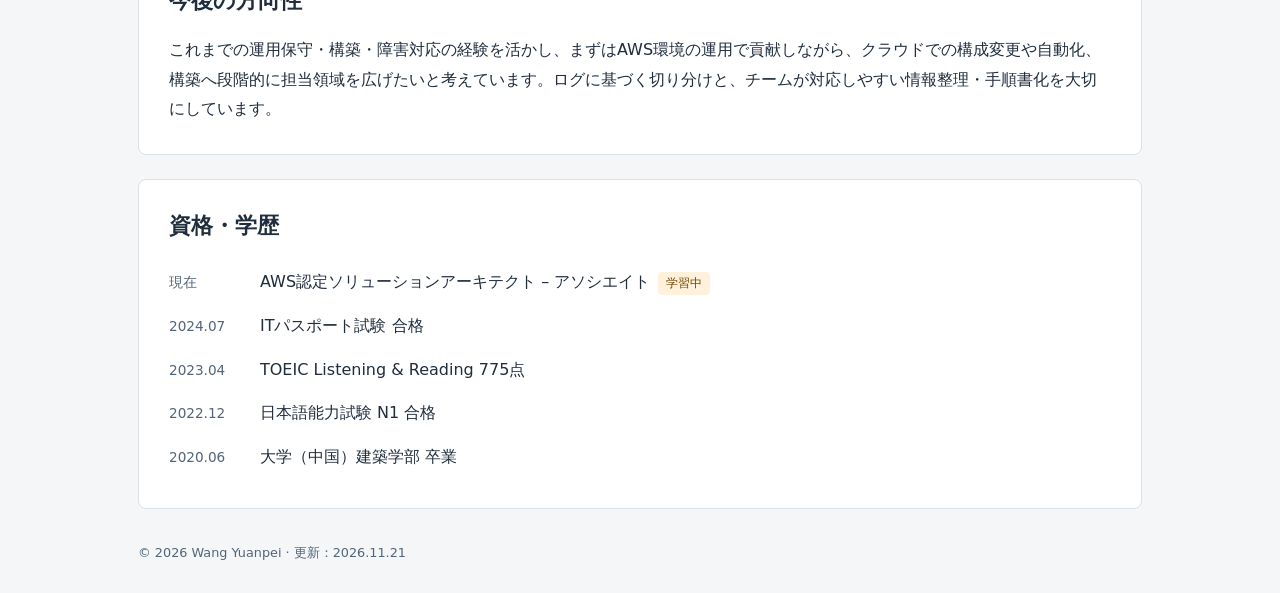
==== commit 3c316c84: "Simplify server room duty wording" ====
--- a/frontend/index.html
+++ b/frontend/index.html
@@ -22,10 +22,10 @@
 <div class="project-footer"><p class="note">単体テストはDynamoDBをモック化しています。実際のIAM・CORS・配信設定の検証とは別です。カウンターはAPIの呼び出しに応じて加算するもので、ユニーク訪問者数ではありません。</p><div class="project-links"><a href="https://github.com/wangyuanpei8-del/cloud-resume-challenge">ソースコード・構成説明</a><a href="https://github.com/wangyuanpei8-del/cloud-resume-challenge/blob/main/backend/tests/test_lambda_function.py">テストコード</a><a href="https://github.com/wangyuanpei8-del/cloud-resume-challenge/blob/main/.github/workflows/backend.yml">CI/CD定義</a></div></div>
 </section>
 <section class="card" id="skills" aria-labelledby="skills-title"><div class="section-heading"><h2 id="skills-title">スキル・経験の範囲</h2></div><div class="skill-grid"><dl class="skills"><dt>業務経験｜サーバー・監視</dt><dd>Windows Server、VMware ESXi（約2年：仮想マシン構築・運用）。Linux、Zabbix、AWS CloudWatch Logs（現職）</dd><dt>業務経験｜調査・対応</dt><dd>ログ・設定値・変更履歴を用いた障害切り分け、エスカレーション、手順書の作成・更新</dd><dt>データベース</dt><dd>SQL Server：SQLによる参照・更新の基礎</dd></dl><dl class="skills"><dt>個人開発｜AWS構築</dt><dd>S3、CloudFront、API Gateway、Lambda、DynamoDB、IAMの権限設定、CloudWatchアラーム・ダッシュボード、SNS通知</dd><dt>個人開発｜実装・自動化</dt><dd>Python、GitHub Actions、Terraform、pytest、Moto</dd><dt>学習中</dt><dd>AWS SAA試験に向けたVPC、EC2、RDS等の設計知識。</dd></dl></div></section>
-<section class="card" id="experience" aria-labelledby="experience-title"><div class="section-heading"><h2 id="experience-title">職務経歴</h2><span class="section-label">IT実務経験 約2年半</span></div><article class="job"><div class="job-head"><h3>自社サービス運営企業｜システムサポート部</h3><span class="period">2026.09 – 現在</span></div><p class="job-summary">正社員 ／ Linux・AWS環境のシステム保守、問い合わせ・障害一次対応（24時間365日シフト制）</p><ul><li>Zabbixアラートを起点にLinuxサーバーのログ・プロセス・ディスクを確認し、障害を一次切り分け</li><li>CloudWatch LogsでLambda・API Gatewayのログを確認し、エラー内容を調査</li><li>日次の稼働確認・リソース確認などの定常作業と、ネットワーク断・サーバー停止時のサーバールームでの機器確認・再起動</li><li>電話・メールによる問い合わせ対応と、「事象・影響範囲・確認済み事項」を整理したエスカレーション</li><li>インシデント対応履歴の記録・管理と、シフト交代時の引継ぎ</li><li>障害・作業手順の手順書作成・更新</li></ul></article><article class="job"><div class="job-head"><h3>産業用オートメーション企業｜客先常駐</h3><span class="period">2024.04 – 2026.07</span></div><p class="job-summary">入社後3か月の研修を経て、2024.07からSCADA/HMI開発・開発環境の構築・運用保守に参画（10名体制）</p><ul><li>開発用仮想マシン（Windows Server）をESXi上に構築し、CPU・メモリ・ディスクを設定</li><li>構築した仮想マシンにAVEVA System Platform／InTouch HMIを導入し、監視画面作成、通信設定、動作確認を実施</li><li>開発用Windows Server／VMware環境の運用・維持管理、仮想マシンのリソース監視</li><li>イベントログ・アプリケーションログ・設定値・変更履歴からの障害切り分け、復旧、報告</li><li>過去の障害対応履歴を整理し、頻出原因と確認ポイントを手順書化して対応の標準化に取り組む</li><li>リーダー不在時の朝会進行と、メンバーの作業状況の取りまとめを代行</li></ul></article></section>
+<section class="card" id="experience" aria-labelledby="experience-title"><div class="section-heading"><h2 id="experience-title">職務経歴</h2><span class="section-label">IT実務経験 約2年半</span></div><article class="job"><div class="job-head"><h3>自社サービス運営企業｜システムサポート部</h3><span class="period">2026.09 – 現在</span></div><p class="job-summary">正社員 ／ Linux・AWS環境のシステム保守、問い合わせ・障害一次対応（24時間365日シフト制）</p><ul><li>Zabbixアラートを起点にLinuxサーバーのログ・プロセス・ディスクを確認し、障害を一次切り分け</li><li>CloudWatch LogsでLambda・API Gatewayのログを確認し、エラー内容を調査</li><li>日次の稼働確認・リソース確認などの定常作業と、サーバールームでの機器の状態確認・再起動対応</li><li>電話・メールによる問い合わせ対応と、「事象・影響範囲・確認済み事項」を整理したエスカレーション</li><li>インシデント対応履歴の記録・管理と、シフト交代時の引継ぎ</li><li>障害・作業手順の手順書作成・更新</li></ul></article><article class="job"><div class="job-head"><h3>産業用オートメーション企業｜客先常駐</h3><span class="period">2024.04 – 2026.07</span></div><p class="job-summary">入社後3か月の研修を経て、2024.07からSCADA/HMI開発・開発環境の構築・運用保守に参画（10名体制）</p><ul><li>開発用仮想マシン（Windows Server）をESXi上に構築し、CPU・メモリ・ディスクを設定</li><li>構築した仮想マシンにAVEVA System Platform／InTouch HMIを導入し、監視画面作成、通信設定、動作確認を実施</li><li>開発用Windows Server／VMware環境の運用・維持管理、仮想マシンのリソース監視</li><li>イベントログ・アプリケーションログ・設定値・変更履歴からの障害切り分け、復旧、報告</li><li>過去の障害対応履歴を整理し、頻出原因と確認ポイントを手順書化して対応の標準化に取り組む</li><li>リーダー不在時の朝会進行と、メンバーの作業状況の取りまとめを代行</li></ul></article></section>
 <section class="card" aria-labelledby="direction-title"><div class="section-heading"><h2 id="direction-title">今後の方向性</h2></div><p>これまでの運用保守・構築・障害対応の経験を活かし、まずはAWS環境の運用で貢献しながら、クラウドでの構成変更や自動化、構築へ段階的に担当領域を広げたいと考えています。ログに基づく切り分けと、チームが対応しやすい情報整理・手順書化を大切にしています。</p></section>
 <section class="card" id="qualifications" aria-labelledby="qualifications-title"><div class="section-heading"><h2 id="qualifications-title">資格・学歴</h2></div><ul class="certs"><li><span class="cert-date">現在</span><span>AWS認定ソリューションアーキテクト – アソシエイト<span class="badge">学習中</span></span></li><li><span class="cert-date">2024.07</span><span>ITパスポート試験 合格</span></li><li><span class="cert-date">2023.04</span><span>TOEIC Listening &amp; Reading 775点</span></li><li><span class="cert-date">2022.12</span><span>日本語能力試験 N1 合格</span></li><li><span class="cert-date">2020.06</span><span>大学（中国）建築学部 卒業</span></li></ul></section>
 </main>
-<footer class="container footer"><span>© 2026 Wang Yuanpei · 更新：2026.11.20</span></footer>
+<footer class="container footer"><span>© 2026 Wang Yuanpei · 更新：2026.11.21</span></footer>
 <script src="counter.js" defer></script>
 </body></html>
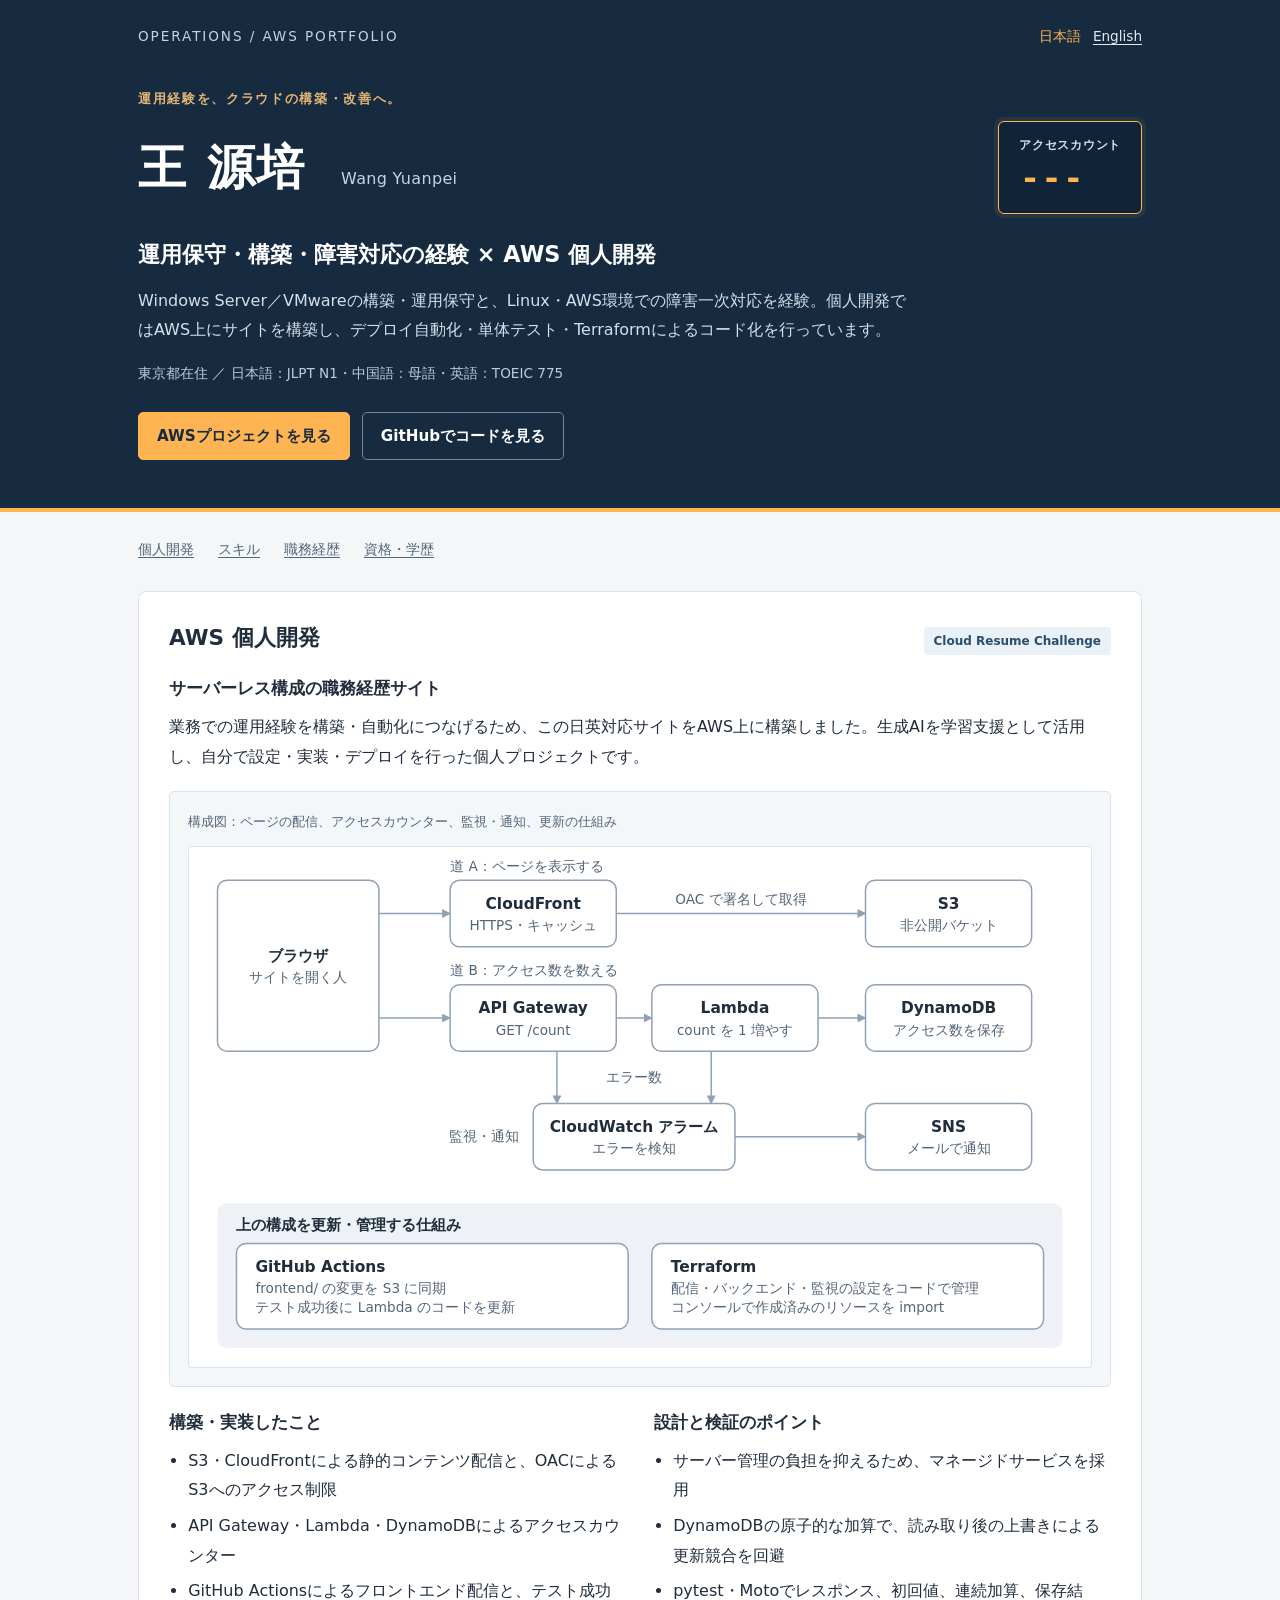
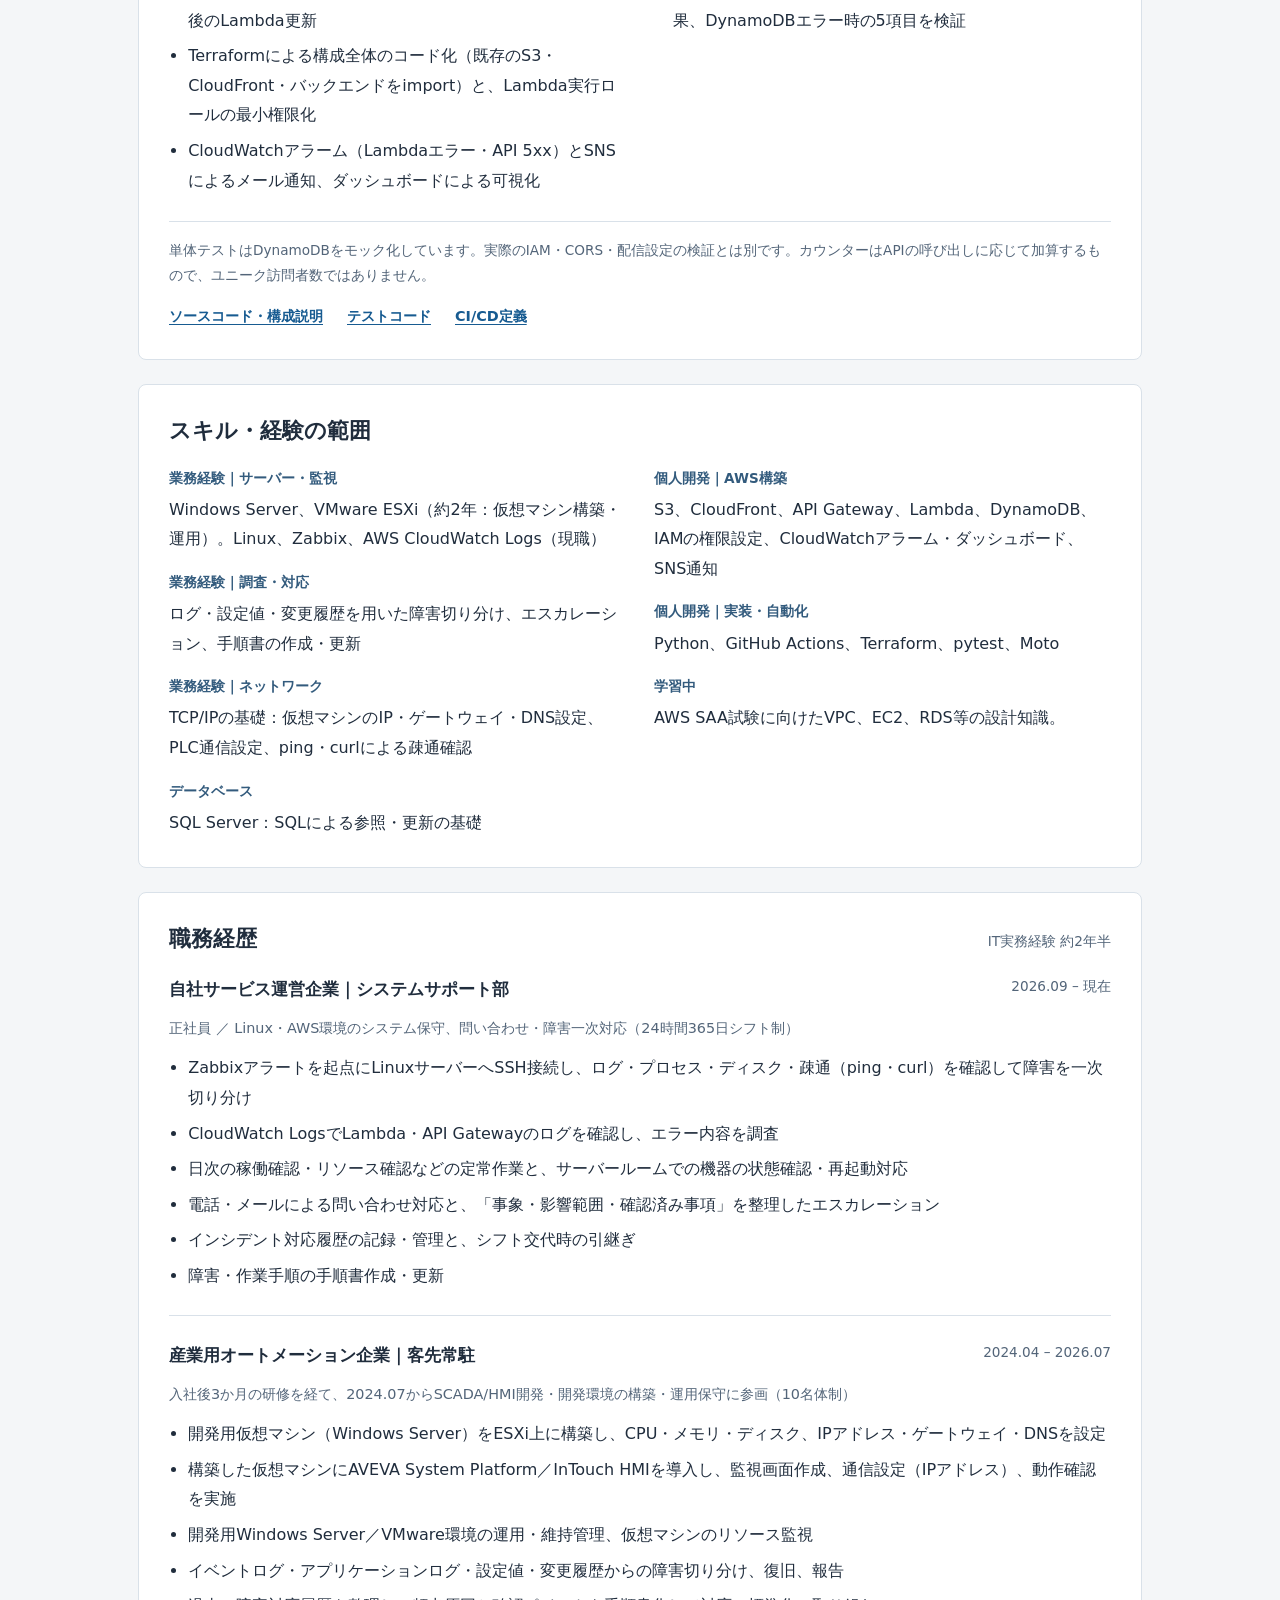
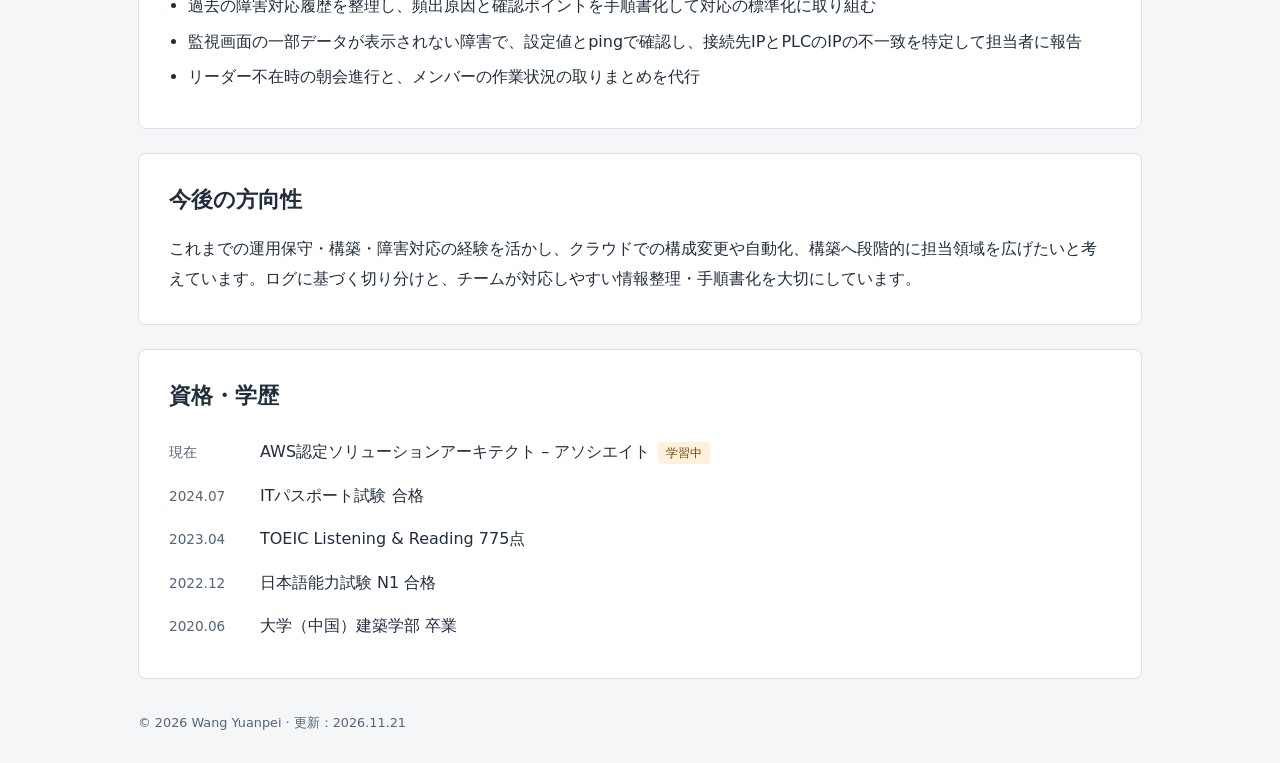
==== commit 845a18fe: "職務経歴書（2026-11-21版）に合わせて職務経歴・スキル・今後の方向性を更新" ====
--- a/frontend/index.html
+++ b/frontend/index.html
@@ -21,9 +21,9 @@
 <div class="project-grid"><div><h3>構築・実装したこと</h3><ul><li>S3・CloudFrontによる静的コンテンツ配信と、OACによるS3へのアクセス制限</li><li>API Gateway・Lambda・DynamoDBによるアクセスカウンター</li><li>GitHub Actionsによるフロントエンド配信と、テスト成功後のLambda更新</li><li>Terraformによる構成全体のコード化（既存のS3・CloudFront・バックエンドをimport）と、Lambda実行ロールの最小権限化</li><li>CloudWatchアラーム（Lambdaエラー・API 5xx）とSNSによるメール通知、ダッシュボードによる可視化</li></ul></div><div><h3>設計と検証のポイント</h3><ul><li>サーバー管理の負担を抑えるため、マネージドサービスを採用</li><li>DynamoDBの原子的な加算で、読み取り後の上書きによる更新競合を回避</li><li>pytest・Motoでレスポンス、初回値、連続加算、保存結果、DynamoDBエラー時の5項目を検証</li></ul></div></div>
 <div class="project-footer"><p class="note">単体テストはDynamoDBをモック化しています。実際のIAM・CORS・配信設定の検証とは別です。カウンターはAPIの呼び出しに応じて加算するもので、ユニーク訪問者数ではありません。</p><div class="project-links"><a href="https://github.com/wangyuanpei8-del/cloud-resume-challenge">ソースコード・構成説明</a><a href="https://github.com/wangyuanpei8-del/cloud-resume-challenge/blob/main/backend/tests/test_lambda_function.py">テストコード</a><a href="https://github.com/wangyuanpei8-del/cloud-resume-challenge/blob/main/.github/workflows/backend.yml">CI/CD定義</a></div></div>
 </section>
-<section class="card" id="skills" aria-labelledby="skills-title"><div class="section-heading"><h2 id="skills-title">スキル・経験の範囲</h2></div><div class="skill-grid"><dl class="skills"><dt>業務経験｜サーバー・監視</dt><dd>Windows Server、VMware ESXi（約2年：仮想マシン構築・運用）。Linux、Zabbix、AWS CloudWatch Logs（現職）</dd><dt>業務経験｜調査・対応</dt><dd>ログ・設定値・変更履歴を用いた障害切り分け、エスカレーション、手順書の作成・更新</dd><dt>データベース</dt><dd>SQL Server：SQLによる参照・更新の基礎</dd></dl><dl class="skills"><dt>個人開発｜AWS構築</dt><dd>S3、CloudFront、API Gateway、Lambda、DynamoDB、IAMの権限設定、CloudWatchアラーム・ダッシュボード、SNS通知</dd><dt>個人開発｜実装・自動化</dt><dd>Python、GitHub Actions、Terraform、pytest、Moto</dd><dt>学習中</dt><dd>AWS SAA試験に向けたVPC、EC2、RDS等の設計知識。</dd></dl></div></section>
-<section class="card" id="experience" aria-labelledby="experience-title"><div class="section-heading"><h2 id="experience-title">職務経歴</h2><span class="section-label">IT実務経験 約2年半</span></div><article class="job"><div class="job-head"><h3>自社サービス運営企業｜システムサポート部</h3><span class="period">2026.09 – 現在</span></div><p class="job-summary">正社員 ／ Linux・AWS環境のシステム保守、問い合わせ・障害一次対応（24時間365日シフト制）</p><ul><li>Zabbixアラートを起点にLinuxサーバーのログ・プロセス・ディスクを確認し、障害を一次切り分け</li><li>CloudWatch LogsでLambda・API Gatewayのログを確認し、エラー内容を調査</li><li>日次の稼働確認・リソース確認などの定常作業と、サーバールームでの機器の状態確認・再起動対応</li><li>電話・メールによる問い合わせ対応と、「事象・影響範囲・確認済み事項」を整理したエスカレーション</li><li>インシデント対応履歴の記録・管理と、シフト交代時の引継ぎ</li><li>障害・作業手順の手順書作成・更新</li></ul></article><article class="job"><div class="job-head"><h3>産業用オートメーション企業｜客先常駐</h3><span class="period">2024.04 – 2026.07</span></div><p class="job-summary">入社後3か月の研修を経て、2024.07からSCADA/HMI開発・開発環境の構築・運用保守に参画（10名体制）</p><ul><li>開発用仮想マシン（Windows Server）をESXi上に構築し、CPU・メモリ・ディスクを設定</li><li>構築した仮想マシンにAVEVA System Platform／InTouch HMIを導入し、監視画面作成、通信設定、動作確認を実施</li><li>開発用Windows Server／VMware環境の運用・維持管理、仮想マシンのリソース監視</li><li>イベントログ・アプリケーションログ・設定値・変更履歴からの障害切り分け、復旧、報告</li><li>過去の障害対応履歴を整理し、頻出原因と確認ポイントを手順書化して対応の標準化に取り組む</li><li>リーダー不在時の朝会進行と、メンバーの作業状況の取りまとめを代行</li></ul></article></section>
-<section class="card" aria-labelledby="direction-title"><div class="section-heading"><h2 id="direction-title">今後の方向性</h2></div><p>これまでの運用保守・構築・障害対応の経験を活かし、まずはAWS環境の運用で貢献しながら、クラウドでの構成変更や自動化、構築へ段階的に担当領域を広げたいと考えています。ログに基づく切り分けと、チームが対応しやすい情報整理・手順書化を大切にしています。</p></section>
+<section class="card" id="skills" aria-labelledby="skills-title"><div class="section-heading"><h2 id="skills-title">スキル・経験の範囲</h2></div><div class="skill-grid"><dl class="skills"><dt>業務経験｜サーバー・監視</dt><dd>Windows Server、VMware ESXi（約2年：仮想マシン構築・運用）。Linux、Zabbix、AWS CloudWatch Logs（現職）</dd><dt>業務経験｜調査・対応</dt><dd>ログ・設定値・変更履歴を用いた障害切り分け、エスカレーション、手順書の作成・更新</dd><dt>業務経験｜ネットワーク</dt><dd>TCP/IPの基礎：仮想マシンのIP・ゲートウェイ・DNS設定、PLC通信設定、ping・curlによる疎通確認</dd><dt>データベース</dt><dd>SQL Server：SQLによる参照・更新の基礎</dd></dl><dl class="skills"><dt>個人開発｜AWS構築</dt><dd>S3、CloudFront、API Gateway、Lambda、DynamoDB、IAMの権限設定、CloudWatchアラーム・ダッシュボード、SNS通知</dd><dt>個人開発｜実装・自動化</dt><dd>Python、GitHub Actions、Terraform、pytest、Moto</dd><dt>学習中</dt><dd>AWS SAA試験に向けたVPC、EC2、RDS等の設計知識。</dd></dl></div></section>
+<section class="card" id="experience" aria-labelledby="experience-title"><div class="section-heading"><h2 id="experience-title">職務経歴</h2><span class="section-label">IT実務経験 約2年半</span></div><article class="job"><div class="job-head"><h3>自社サービス運営企業｜システムサポート部</h3><span class="period">2026.09 – 現在</span></div><p class="job-summary">正社員 ／ Linux・AWS環境のシステム保守、問い合わせ・障害一次対応（24時間365日シフト制）</p><ul><li>Zabbixアラートを起点にLinuxサーバーへSSH接続し、ログ・プロセス・ディスク・疎通（ping・curl）を確認して障害を一次切り分け</li><li>CloudWatch LogsでLambda・API Gatewayのログを確認し、エラー内容を調査</li><li>日次の稼働確認・リソース確認などの定常作業と、サーバールームでの機器の状態確認・再起動対応</li><li>電話・メールによる問い合わせ対応と、「事象・影響範囲・確認済み事項」を整理したエスカレーション</li><li>インシデント対応履歴の記録・管理と、シフト交代時の引継ぎ</li><li>障害・作業手順の手順書作成・更新</li></ul></article><article class="job"><div class="job-head"><h3>産業用オートメーション企業｜客先常駐</h3><span class="period">2024.04 – 2026.07</span></div><p class="job-summary">入社後3か月の研修を経て、2024.07からSCADA/HMI開発・開発環境の構築・運用保守に参画（10名体制）</p><ul><li>開発用仮想マシン（Windows Server）をESXi上に構築し、CPU・メモリ・ディスク、IPアドレス・ゲートウェイ・DNSを設定</li><li>構築した仮想マシンにAVEVA System Platform／InTouch HMIを導入し、監視画面作成、通信設定（IPアドレス）、動作確認を実施</li><li>開発用Windows Server／VMware環境の運用・維持管理、仮想マシンのリソース監視</li><li>イベントログ・アプリケーションログ・設定値・変更履歴からの障害切り分け、復旧、報告</li><li>過去の障害対応履歴を整理し、頻出原因と確認ポイントを手順書化して対応の標準化に取り組む</li><li>監視画面の一部データが表示されない障害で、設定値とpingで確認し、接続先IPとPLCのIPの不一致を特定して担当者に報告</li><li>リーダー不在時の朝会進行と、メンバーの作業状況の取りまとめを代行</li></ul></article></section>
+<section class="card" aria-labelledby="direction-title"><div class="section-heading"><h2 id="direction-title">今後の方向性</h2></div><p>これまでの運用保守・構築・障害対応の経験を活かし、クラウドでの構成変更や自動化、構築へ段階的に担当領域を広げたいと考えています。ログに基づく切り分けと、チームが対応しやすい情報整理・手順書化を大切にしています。</p></section>
 <section class="card" id="qualifications" aria-labelledby="qualifications-title"><div class="section-heading"><h2 id="qualifications-title">資格・学歴</h2></div><ul class="certs"><li><span class="cert-date">現在</span><span>AWS認定ソリューションアーキテクト – アソシエイト<span class="badge">学習中</span></span></li><li><span class="cert-date">2024.07</span><span>ITパスポート試験 合格</span></li><li><span class="cert-date">2023.04</span><span>TOEIC Listening &amp; Reading 775点</span></li><li><span class="cert-date">2022.12</span><span>日本語能力試験 N1 合格</span></li><li><span class="cert-date">2020.06</span><span>大学（中国）建築学部 卒業</span></li></ul></section>
 </main>
 <footer class="container footer"><span>© 2026 Wang Yuanpei · 更新：2026.11.21</span></footer>
